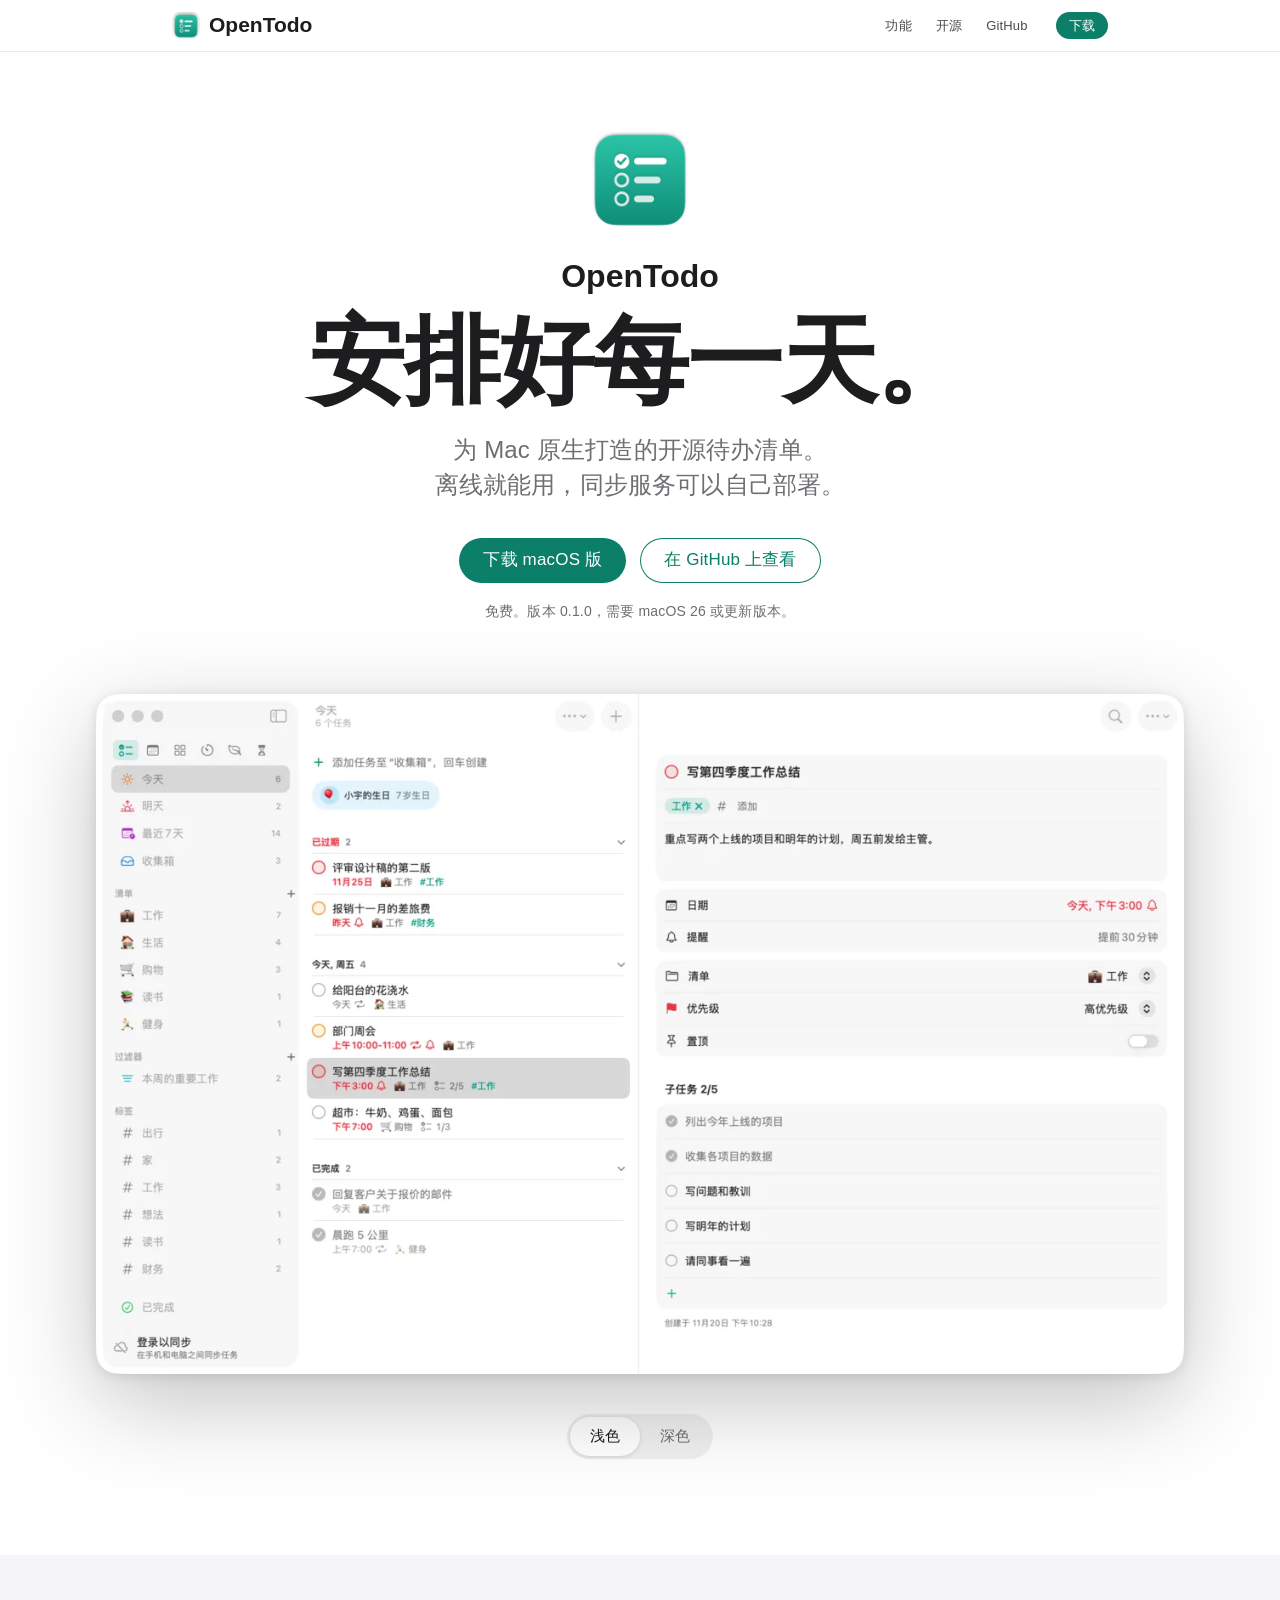
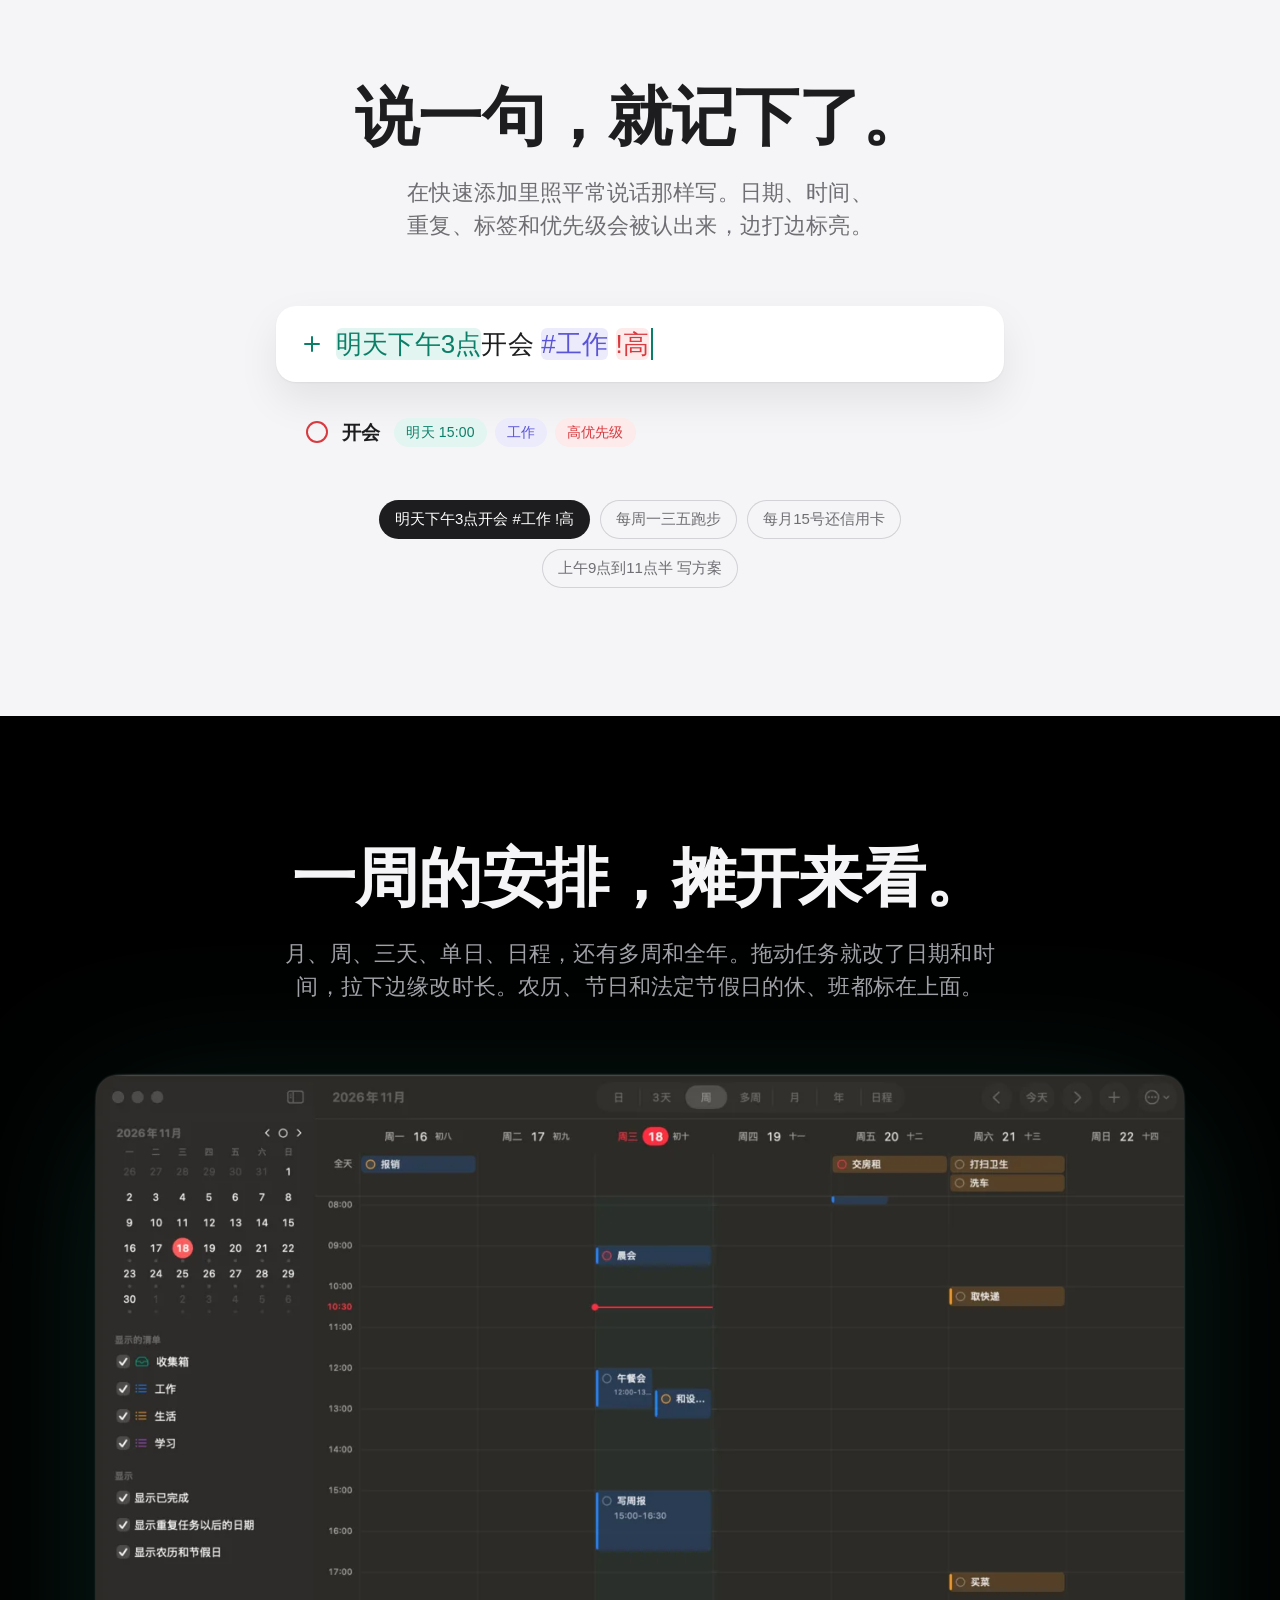
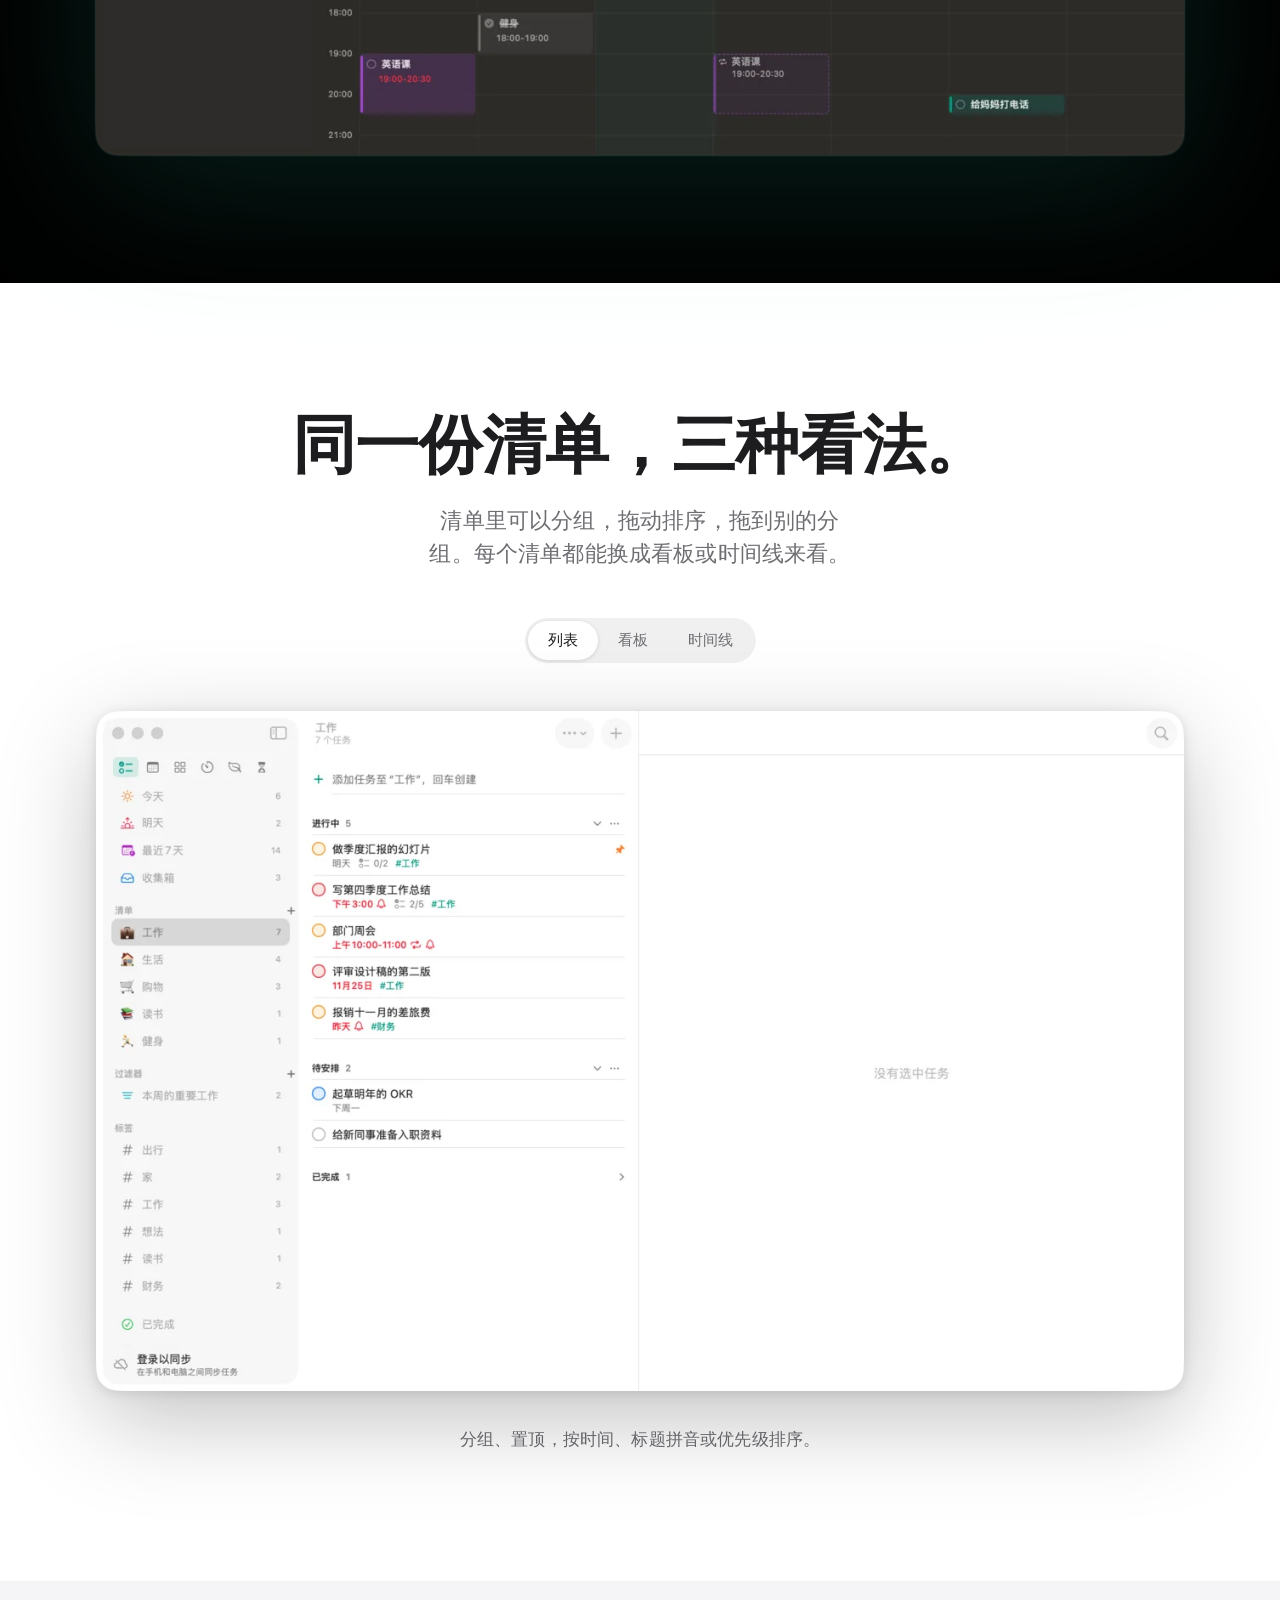
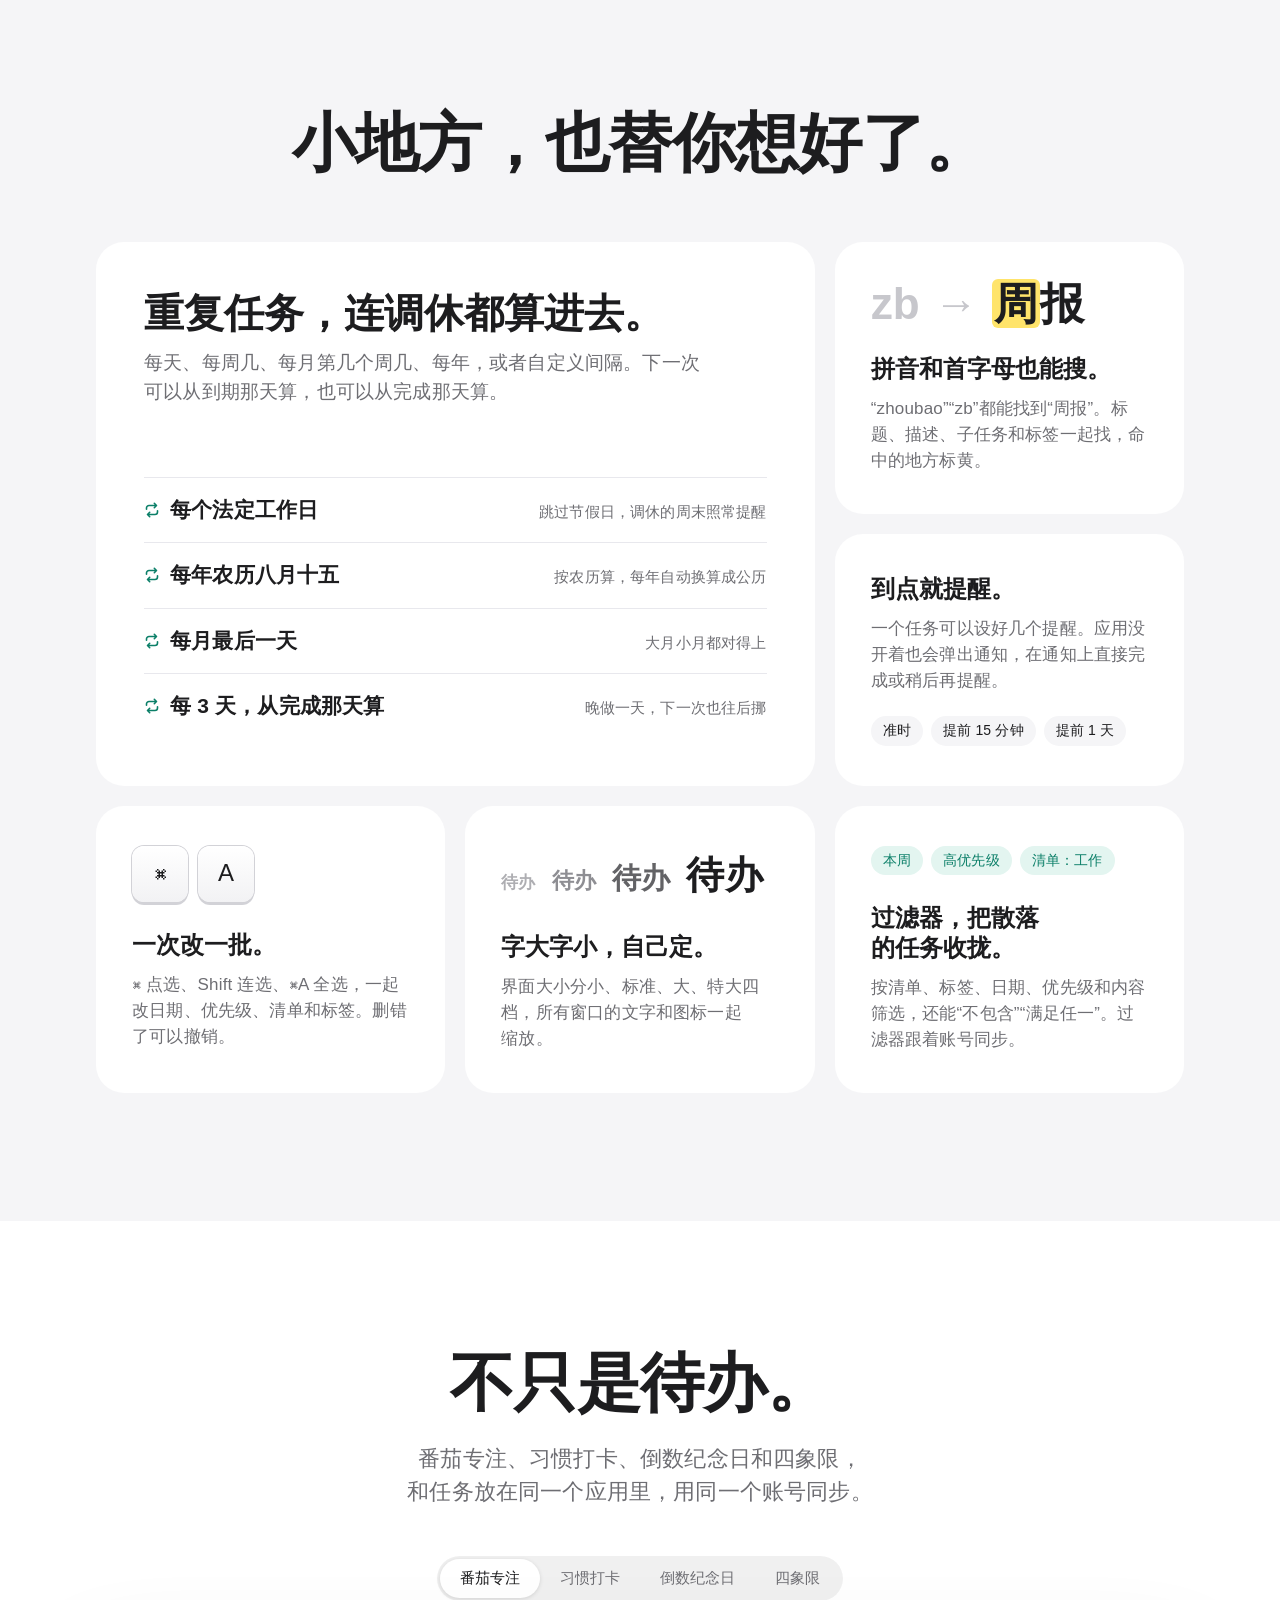
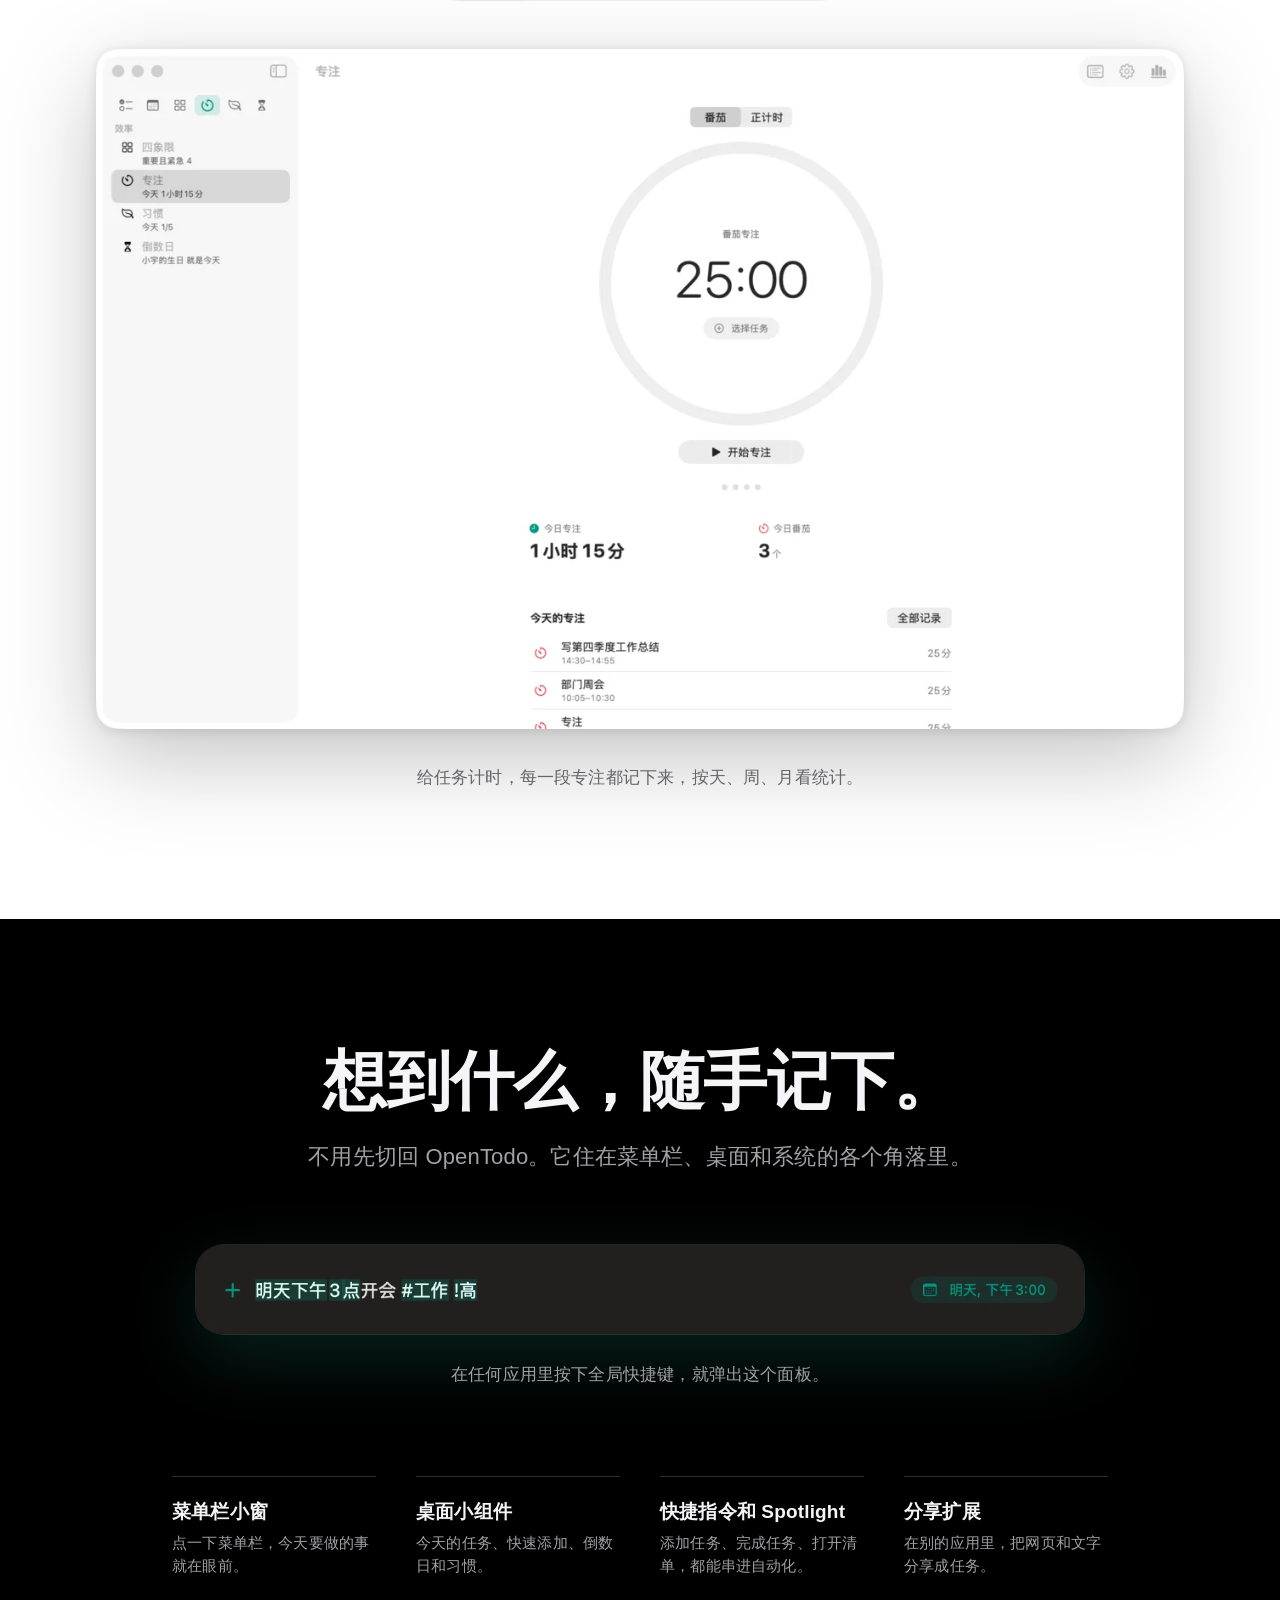
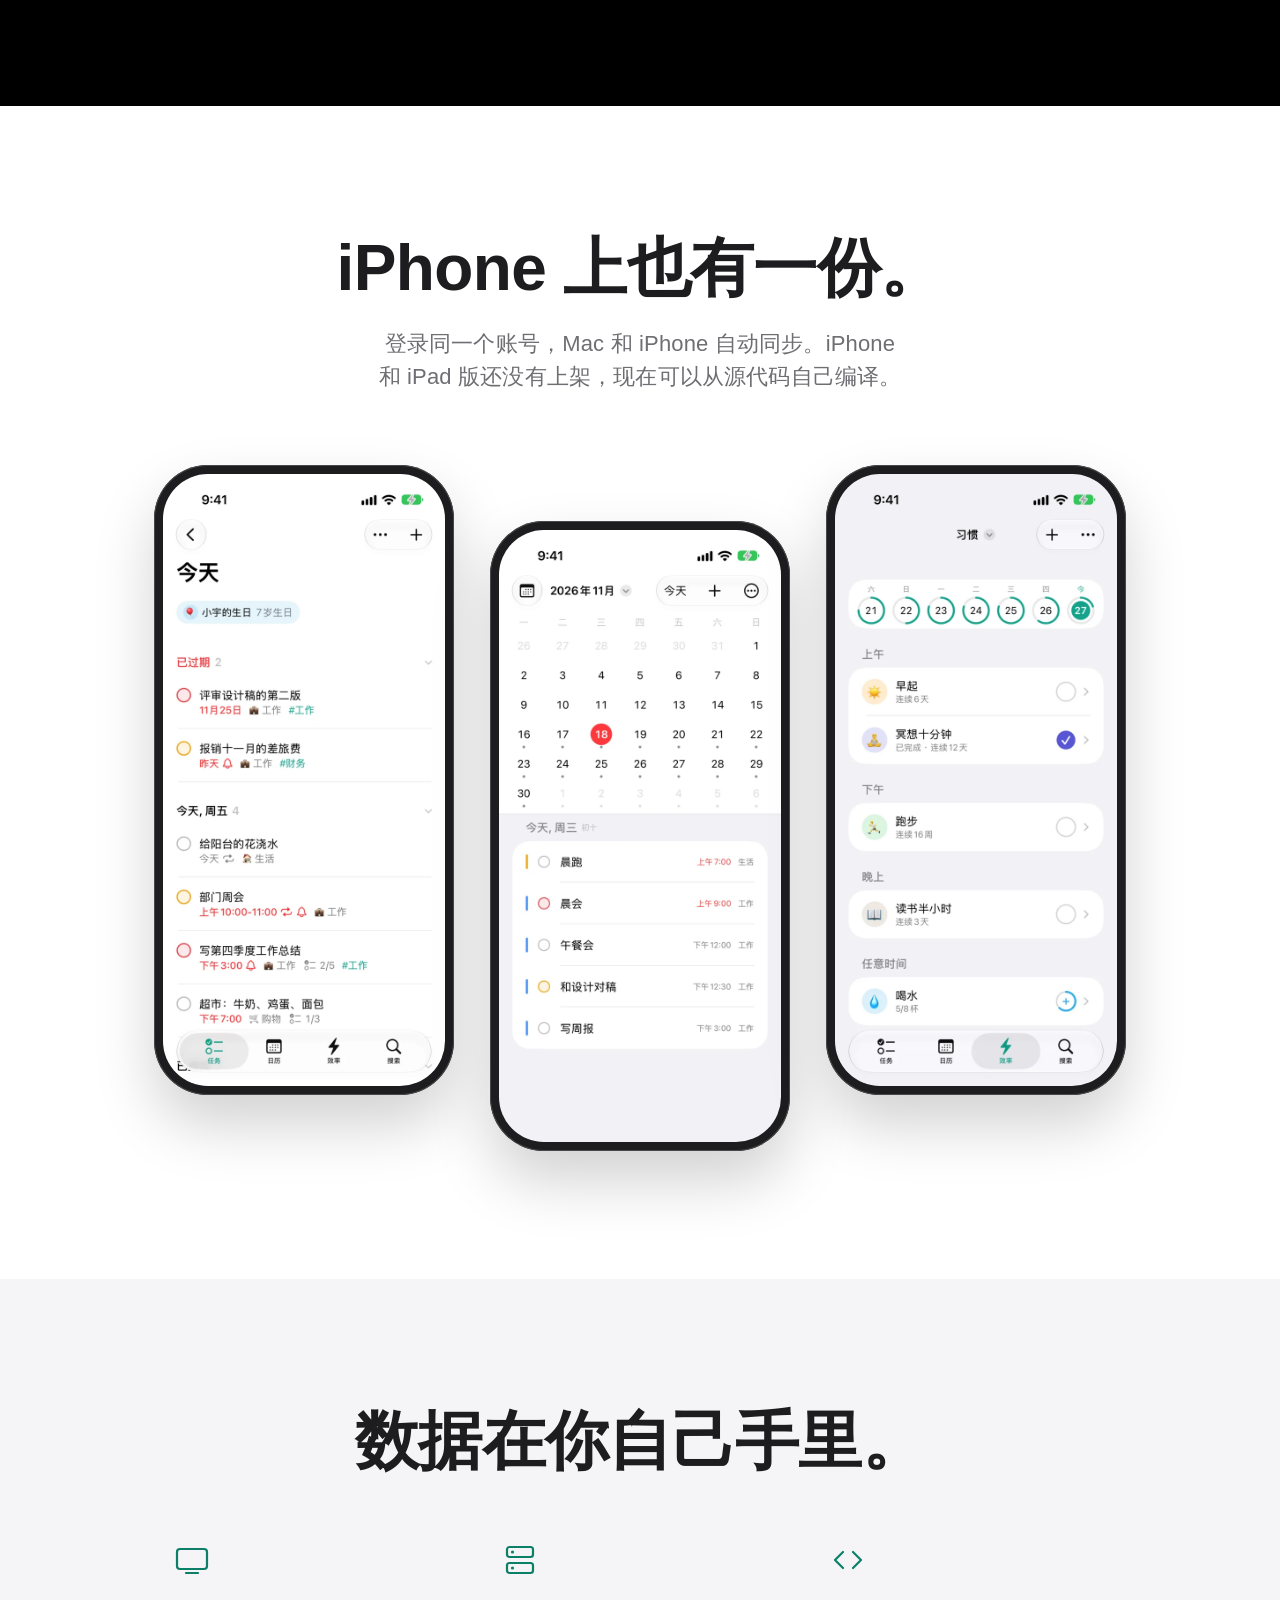
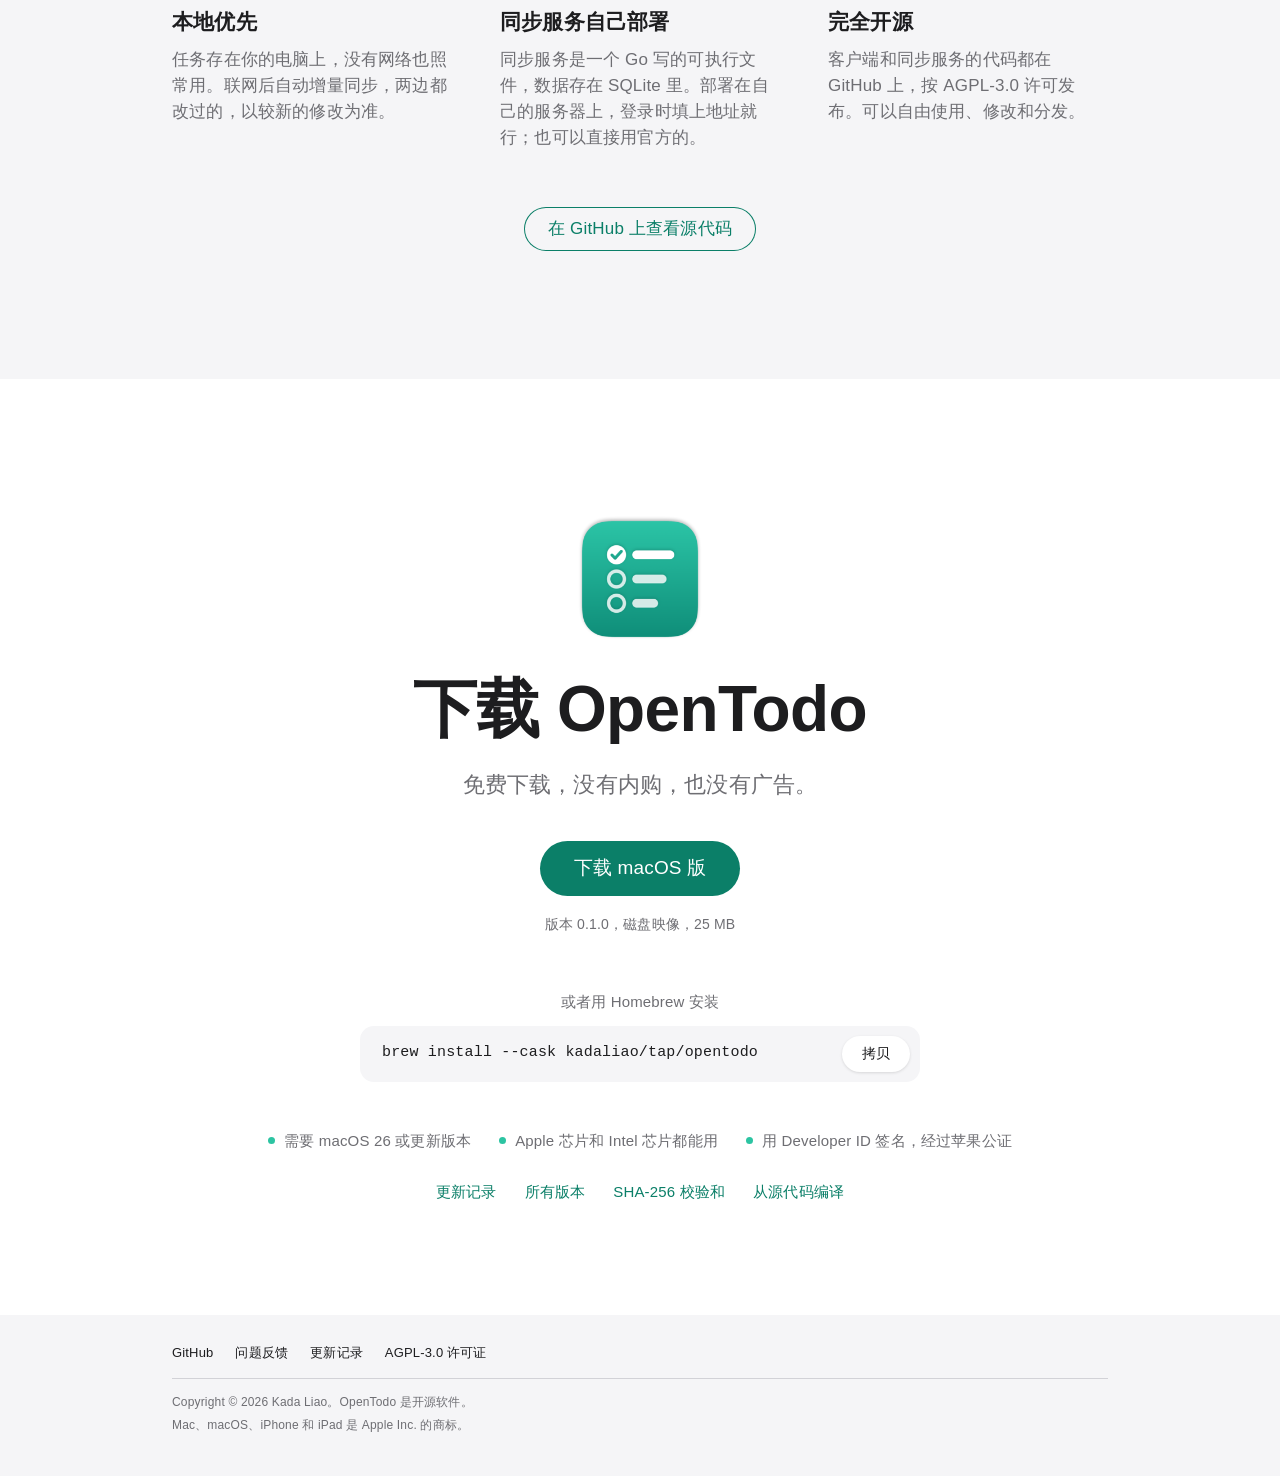
==== site/index.html @ 4b889552 "产品网站（site/）：苹果产品页风格的单页，下载 macOS 版、跳到 GitHub；截图用 site/scripts/images.sh 从演示数据生成，推到 main 后由 GitHub Pag" ====
<!doctype html>
<html lang="zh-CN">
<head>
<meta charset="utf-8">
<meta name="viewport" content="width=device-width, initial-scale=1">
<title>OpenTodo：为 Mac 原生打造的开源待办清单</title>
<meta name="description" content="OpenTodo 是为 Mac 原生打造的开源待办清单。快速添加能听懂中文日期，日历、看板、时间线、番茄专注、习惯打卡一应俱全；离线可用，同步服务可以自己部署。">
<meta name="theme-color" content="#ffffff">
<link rel="icon" type="image/png" sizes="64x64" href="img/icon-64.png">
<link rel="apple-touch-icon" href="img/icon-180.png">
<meta property="og:type" content="website">
<meta property="og:title" content="OpenTodo：为 Mac 原生打造的开源待办清单">
<meta property="og:description" content="快速添加能听懂中文日期，离线可用，同步服务可以自己部署。免费、开源。">
<meta property="og:url" content="https://kadaliao.github.io/opentodo/">
<meta property="og:image" content="https://kadaliao.github.io/opentodo/img/og.jpg">
<meta property="og:image:width" content="1200">
<meta property="og:image:height" content="630">
<meta name="twitter:card" content="summary_large_image">
<meta name="twitter:image" content="https://kadaliao.github.io/opentodo/img/og.jpg">
<link rel="canonical" href="https://kadaliao.github.io/opentodo/">
<link rel="stylesheet" href="style.css">
</head>
<body>

<a class="skip" href="#main">跳到正文</a>

<header class="localnav">
  <div class="localnav-inner">
    <a class="brand" href="#top" aria-label="OpenTodo 首页">
      <img src="img/icon-64.png" width="28" height="28" alt="">
      <span>OpenTodo</span>
    </a>
    <nav class="localnav-links" aria-label="页面导航">
      <a href="#features">功能</a>
      <a href="#open">开源</a>
      <a href="https://github.com/kadaliao/opentodo">GitHub</a>
    </nav>
    <a class="pill" href="#download">下载</a>
  </div>
</header>

<main id="main">

<!-- Hero -->
<section class="band hero" id="top">
  <div class="wrap center">
    <img class="hero-icon" src="img/icon-256.png" width="112" height="112" alt="">
    <h1 class="hero-name">OpenTodo</h1>
    <p class="display">安排好每一天。</p>
    <p class="hero-sub">为 Mac 原生打造的开源待办清单。<br>离线就能用，同步服务可以自己部署。</p>
    <div class="cta-row">
      <a class="btn btn-primary js-dmg" href="https://github.com/kadaliao/opentodo/releases/download/v0.1.0/OpenTodo-0.1.0.dmg">下载 macOS 版</a>
      <a class="btn btn-secondary" href="https://github.com/kadaliao/opentodo">在 GitHub 上查看</a>
    </div>
    <p class="fine">免费。版本 <span data-version>0.1.0</span>，需要 macOS 26 或更新版本。</p>
  </div>
  <div class="hero-stage">
    <figure class="window-shot hero-shot" data-appearance="light">
      <img class="look-light" src="img/detail-light-1280.webp" srcset="img/detail-light-1280.webp 1280w, img/detail-light.webp 2560w" sizes="(min-width: 1180px) 1120px, 94vw" width="2560" height="1600" alt="OpenTodo 的主窗口：左边是清单，中间是今天的任务，右边是选中任务的详情和子任务">
      <img class="look-dark" src="img/detail-dark-1280.webp" srcset="img/detail-dark-1280.webp 1280w, img/detail-dark.webp 2560w" sizes="(min-width: 1180px) 1120px, 94vw" width="2560" height="1600" alt="深色外观下的主窗口" loading="lazy">
    </figure>
    <div class="segmented" role="group" aria-label="切换截图的外观">
      <button type="button" data-look="light" aria-pressed="true">浅色</button>
      <button type="button" data-look="dark" aria-pressed="false">深色</button>
    </div>
  </div>
</section>

<!-- Quick add: the one moving moment -->
<section class="band tone-mist" id="features">
  <div class="wrap center">
    <h2 class="headline">说一句，就记下了。</h2>
    <p class="lede">在快速添加里照平常说话那样写。日期、时间、重复、标签和优先级会被认出来，边打边标亮。</p>
  </div>
  <div class="qa" data-qa>
    <div class="qa-field" aria-hidden="true">
      <svg class="qa-plus" viewBox="0 0 20 20" width="20" height="20"><path d="M10 3v14M3 10h14" stroke="currentColor" stroke-width="2" stroke-linecap="round" fill="none"/></svg>
      <span class="qa-text"></span><span class="qa-caret"></span>
    </div>
    <div class="qa-result" aria-hidden="true">
      <span class="qa-check"></span>
      <span class="qa-title"></span>
      <span class="qa-chips"></span>
    </div>
    <p class="visually-hidden" aria-live="polite" data-qa-say></p>
    <div class="qa-examples" role="group" aria-label="换一句试试">
      <button type="button" aria-pressed="true">明天下午3点开会 #工作 !高</button>
      <button type="button" aria-pressed="false">每周一三五跑步</button>
      <button type="button" aria-pressed="false">每月15号还信用卡</button>
      <button type="button" aria-pressed="false">上午9点到11点半 写方案</button>
    </div>
  </div>
</section>

<!-- Calendar -->
<section class="band tone-night">
  <div class="wrap center">
    <h2 class="headline">一周的安排，摊开来看。</h2>
    <p class="lede">月、周、三天、单日、日程，还有多周和全年。拖动任务就改了日期和时间，拉下边缘改时长。农历、节日和法定节假日的休、班都标在上面。</p>
  </div>
  <figure class="window-shot wide-shot">
    <img src="img/cal-week-dark-1280.webp" srcset="img/cal-week-dark-1280.webp 1280w, img/cal-week-dark.webp 2560w" sizes="(min-width: 1180px) 1120px, 94vw" width="2560" height="1600" alt="日历的周视图：每天的任务按时间排开，日期旁标着农历" loading="lazy">
  </figure>
</section>

<!-- Views -->
<section class="band">
  <div class="wrap center">
    <h2 class="headline">同一份清单，三种看法。</h2>
    <p class="lede">清单里可以分组，拖动排序，拖到别的分组。每个清单都能换成看板或时间线来看。</p>
  </div>
  <div class="switcher" data-switcher>
    <div class="segmented" role="tablist" aria-label="显示方式">
      <button type="button" role="tab" aria-selected="true" aria-controls="view-list" id="tab-list">列表</button>
      <button type="button" role="tab" aria-selected="false" aria-controls="view-board" id="tab-board" tabindex="-1">看板</button>
      <button type="button" role="tab" aria-selected="false" aria-controls="view-timeline" id="tab-timeline" tabindex="-1">时间线</button>
    </div>
    <div class="switcher-stage">
      <figure class="window-shot" role="tabpanel" id="view-list" aria-labelledby="tab-list">
        <img src="img/work-light-1280.webp" srcset="img/work-light-1280.webp 1280w, img/work-light.webp 2560w" sizes="(min-width: 1180px) 1120px, 94vw" width="2560" height="1600" alt="“工作”清单分成“进行中”和“待安排”两组" loading="lazy">
        <figcaption>分组、置顶，按时间、标题拼音或优先级排序。</figcaption>
      </figure>
      <figure class="window-shot" role="tabpanel" id="view-board" aria-labelledby="tab-board" hidden>
        <img src="img/board-light-1280.webp" srcset="img/board-light-1280.webp 1280w, img/board-light.webp 2560w" sizes="(min-width: 1180px) 1120px, 94vw" width="2560" height="1600" alt="看板：每个分组是一列，任务卡片可以在列之间拖动" loading="lazy">
        <figcaption>每个分组一列，把卡片拖到下一列就是换了分组。</figcaption>
      </figure>
      <figure class="window-shot" role="tabpanel" id="view-timeline" aria-labelledby="tab-timeline" hidden>
        <img src="img/timeline-light-1280.webp" srcset="img/timeline-light-1280.webp 1280w, img/timeline-light.webp 2560w" sizes="(min-width: 1180px) 1120px, 94vw" width="2560" height="1600" alt="时间线：任务按开始和结束日期画成横条" loading="lazy">
        <figcaption>跨好几天的任务画成横条，前后能看好几个月。</figcaption>
      </figure>
    </div>
  </div>
</section>

<!-- Details -->
<section class="band tone-mist">
  <div class="wrap center">
    <h2 class="headline">小地方，也替你想好了。</h2>
  </div>
  <div class="bento">

    <article class="tile tile-repeat">
      <h3 class="tile-title">重复任务，连调休都算进去。</h3>
      <p class="tile-text">每天、每周几、每月第几个周几、每年，或者自定义间隔。下一次可以从到期那天算，也可以从完成那天算。</p>
      <ul class="rules">
        <li><span class="rule">每个法定工作日</span><span class="rule-note">跳过节假日，调休的周末照常提醒</span></li>
        <li><span class="rule">每年农历八月十五</span><span class="rule-note">按农历算，每年自动换算成公历</span></li>
        <li><span class="rule">每月最后一天</span><span class="rule-note">大月小月都对得上</span></li>
        <li><span class="rule">每 3 天，从完成那天算</span><span class="rule-note">晚做一天，下一次也往后挪</span></li>
      </ul>
    </article>

    <article class="tile tile-search">
      <p class="search-demo" aria-hidden="true"><span class="search-q">zb</span><span class="search-hit"><mark>周</mark>报</span></p>
      <h3 class="tile-title">拼音和首字母也能搜。</h3>
      <p class="tile-text">“zhoubao”“zb”都能找到“周报”。标题、描述、子任务和标签一起找，命中的地方标黄。</p>
    </article>

    <article class="tile tile-remind">
      <h3 class="tile-title">到点就提醒。</h3>
      <p class="tile-text">一个任务可以设好几个提醒。应用没开着也会弹出通知，在通知上直接完成或稍后再提醒。</p>
      <p class="chips" aria-label="提醒时间示例"><span class="chip">准时</span><span class="chip">提前 15 分钟</span><span class="chip">提前 1 天</span></p>
    </article>

    <article class="tile tile-multi">
      <p class="keys" aria-hidden="true"><kbd>⌘</kbd><kbd>A</kbd></p>
      <h3 class="tile-title">一次改一批。</h3>
      <p class="tile-text">⌘ 点选、Shift 连选、⌘A 全选，一起改日期、优先级、清单和标签。删错了可以撤销。</p>
    </article>

    <article class="tile tile-size">
      <p class="sizes" aria-hidden="true"><span>待办</span><span>待办</span><span>待办</span><span>待办</span></p>
      <h3 class="tile-title">字大字小，自己定。</h3>
      <p class="tile-text">界面大小分小、标准、大、特大四档，所有窗口的文字和图标一起缩放。</p>
    </article>

    <article class="tile tile-filter">
      <p class="chips" aria-hidden="true"><span class="chip chip-teal">本周</span><span class="chip chip-teal">高优先级</span><span class="chip chip-teal">清单：工作</span></p>
      <h3 class="tile-title">过滤器，把散落的任务收拢。</h3>
      <p class="tile-text">按清单、标签、日期、优先级和内容筛选，还能“不包含”“满足任一”。过滤器跟着账号同步。</p>
    </article>

  </div>
</section>

<!-- Efficiency modules -->
<section class="band">
  <div class="wrap center">
    <h2 class="headline">不只是待办。</h2>
    <p class="lede">番茄专注、习惯打卡、倒数纪念日和四象限，和任务放在同一个应用里，用同一个账号同步。</p>
  </div>
  <div class="switcher" data-switcher>
    <div class="segmented" role="tablist" aria-label="效率工具">
      <button type="button" role="tab" aria-selected="true" aria-controls="mod-focus" id="tab-focus">番茄专注</button>
      <button type="button" role="tab" aria-selected="false" aria-controls="mod-habits" id="tab-habits" tabindex="-1">习惯打卡</button>
      <button type="button" role="tab" aria-selected="false" aria-controls="mod-countdowns" id="tab-countdowns" tabindex="-1">倒数纪念日</button>
      <button type="button" role="tab" aria-selected="false" aria-controls="mod-matrix" id="tab-matrix" tabindex="-1">四象限</button>
    </div>
    <div class="switcher-stage">
      <figure class="window-shot" role="tabpanel" id="mod-focus" aria-labelledby="tab-focus">
        <img src="img/focus-light-1280.webp" srcset="img/focus-light-1280.webp 1280w, img/focus-light.webp 2560w" sizes="(min-width: 1180px) 1120px, 94vw" width="2560" height="1600" alt="番茄专注的计时器，正在为一个任务计时" loading="lazy">
        <figcaption>给任务计时，每一段专注都记下来，按天、周、月看统计。</figcaption>
      </figure>
      <figure class="window-shot" role="tabpanel" id="mod-habits" aria-labelledby="tab-habits" hidden>
        <img src="img/habits-light-1280.webp" srcset="img/habits-light-1280.webp 1280w, img/habits-light.webp 2560w" sizes="(min-width: 1180px) 1120px, 94vw" width="2560" height="1600" alt="习惯打卡：今天要打卡的习惯和连续天数" loading="lazy">
        <figcaption>每天打个勾，看连续了多少天，整个月的记录排成月历。</figcaption>
      </figure>
      <figure class="window-shot" role="tabpanel" id="mod-countdowns" aria-labelledby="tab-countdowns" hidden>
        <img src="img/countdowns-light-1280.webp" srcset="img/countdowns-light-1280.webp 1280w, img/countdowns-light.webp 2560w" sizes="(min-width: 1180px) 1120px, 94vw" width="2560" height="1600" alt="倒数纪念日的卡片：离生日和纪念日还有几天" loading="lazy">
        <figcaption>生日、纪念日、还有几天。支持农历，生日会算上岁数。</figcaption>
      </figure>
      <figure class="window-shot" role="tabpanel" id="mod-matrix" aria-labelledby="tab-matrix" hidden>
        <img src="img/matrix-light-1280.webp" srcset="img/matrix-light-1280.webp 1280w, img/matrix-light.webp 2560w" sizes="(min-width: 1180px) 1120px, 94vw" width="2560" height="1600" alt="四象限：任务按重要和紧急分在四格里" loading="lazy">
        <figcaption>按重要和紧急把任务分进四格，先做该先做的。</figcaption>
      </figure>
    </div>
  </div>
</section>

<!-- System integration -->
<section class="band tone-night">
  <div class="wrap center">
    <h2 class="headline">想到什么，随手记下。</h2>
    <p class="lede">不用先切回 OpenTodo。它住在菜单栏、桌面和系统的各个角落里。</p>
  </div>
  <figure class="panel-shot">
    <img src="img/quick-panel.webp" width="1275" height="127" alt="快速添加面板：输入“明天下午3点开会 #工作 !高”，右边已经认出“明天，下午 3:00”" loading="lazy">
    <figcaption>在任何应用里按下全局快捷键，就弹出这个面板。</figcaption>
  </figure>
  <ul class="anywhere">
    <li><h3>菜单栏小窗</h3><p>点一下菜单栏，今天要做的事就在眼前。</p></li>
    <li><h3>桌面小组件</h3><p>今天的任务、快速添加、倒数日和习惯。</p></li>
    <li><h3>快捷指令和 Spotlight</h3><p>添加任务、完成任务、打开清单，都能串进自动化。</p></li>
    <li><h3>分享扩展</h3><p>在别的应用里，把网页和文字分享成任务。</p></li>
  </ul>
</section>

<!-- iPhone -->
<section class="band devices">
  <div class="wrap center">
    <h2 class="headline">iPhone 上也有一份。</h2>
    <p class="lede">登录同一个账号，Mac 和 iPhone 自动同步。iPhone 和 iPad 版还没有上架，现在可以从源代码自己编译。</p>
  </div>
  <div class="phones">
    <figure class="phone"><img src="img/iphone-today.webp" width="1260" height="2736" alt="iPhone 上的“今天”清单" loading="lazy"></figure>
    <figure class="phone"><img src="img/iphone-cal.webp" width="1260" height="2736" alt="iPhone 上的月历" loading="lazy"></figure>
    <figure class="phone"><img src="img/iphone-habits.webp" width="1260" height="2736" alt="iPhone 上的习惯打卡" loading="lazy"></figure>
  </div>
</section>

<!-- Open -->
<section class="band tone-mist" id="open">
  <div class="wrap center">
    <h2 class="headline">数据在你自己手里。</h2>
  </div>
  <div class="pillars">
    <div class="pillar">
      <svg viewBox="0 0 40 40" width="40" height="40" aria-hidden="true"><rect x="5" y="9" width="30" height="20" rx="3" fill="none" stroke="currentColor" stroke-width="2.2"/><path d="M14 33h12" stroke="currentColor" stroke-width="2.2" stroke-linecap="round"/></svg>
      <h3>本地优先</h3>
      <p>任务存在你的电脑上，没有网络也照常用。联网后自动增量同步，两边都改过的，以较新的修改为准。</p>
    </div>
    <div class="pillar">
      <svg viewBox="0 0 40 40" width="40" height="40" aria-hidden="true"><rect x="7" y="7" width="26" height="10" rx="2.5" fill="none" stroke="currentColor" stroke-width="2.2"/><rect x="7" y="23" width="26" height="10" rx="2.5" fill="none" stroke="currentColor" stroke-width="2.2"/><circle cx="12.5" cy="12" r="1.6" fill="currentColor"/><circle cx="12.5" cy="28" r="1.6" fill="currentColor"/></svg>
      <h3>同步服务自己部署</h3>
      <p>同步服务是一个 Go 写的可执行文件，数据存在 SQLite 里。部署在自己的服务器上，登录时填上地址就行；也可以直接用官方的。</p>
    </div>
    <div class="pillar">
      <svg viewBox="0 0 40 40" width="40" height="40" aria-hidden="true"><path d="M15 12l-8 8 8 8M25 12l8 8-8 8" fill="none" stroke="currentColor" stroke-width="2.2" stroke-linecap="round" stroke-linejoin="round"/></svg>
      <h3>完全开源</h3>
      <p>客户端和同步服务的代码都在 GitHub 上，按 AGPL-3.0 许可发布。可以自由使用、修改和分发。</p>
    </div>
  </div>
  <div class="center">
    <a class="btn btn-secondary" href="https://github.com/kadaliao/opentodo">在 GitHub 上查看源代码</a>
  </div>
</section>

<!-- Download -->
<section class="band download" id="download">
  <div class="wrap center">
    <img class="dl-icon" src="img/icon-256.png" width="144" height="144" alt="">
    <h2 class="headline">下载 OpenTodo</h2>
    <p class="lede">免费下载，没有内购，也没有广告。</p>
    <a class="btn btn-primary btn-large js-dmg" href="https://github.com/kadaliao/opentodo/releases/download/v0.1.0/OpenTodo-0.1.0.dmg">下载 macOS 版</a>
    <p class="fine">版本 <span data-version>0.1.0</span>，磁盘映像，<span data-size>25 MB</span></p>

    <div class="brew">
      <p class="brew-label">或者用 Homebrew 安装</p>
      <div class="brew-box">
        <code id="brew-cmd">brew install --cask kadaliao/tap/opentodo</code>
        <button type="button" class="copy" data-copy="#brew-cmd">拷贝</button>
      </div>
    </div>

    <ul class="facts">
      <li>需要 macOS 26 或更新版本</li>
      <li>Apple 芯片和 Intel 芯片都能用</li>
      <li>用 Developer ID 签名，经过苹果公证</li>
    </ul>
    <p class="dl-links">
      <a href="https://github.com/kadaliao/opentodo/blob/main/CHANGELOG.md">更新记录</a>
      <a href="https://github.com/kadaliao/opentodo/releases">所有版本</a>
      <a class="js-sums" href="https://github.com/kadaliao/opentodo/releases/download/v0.1.0/SHA256SUMS">SHA-256 校验和</a>
      <a href="https://github.com/kadaliao/opentodo#开发">从源代码编译</a>
    </p>
  </div>
</section>

</main>

<footer class="footer">
  <div class="wrap">
    <p class="footer-links">
      <a href="https://github.com/kadaliao/opentodo">GitHub</a>
      <a href="https://github.com/kadaliao/opentodo/issues">问题反馈</a>
      <a href="https://github.com/kadaliao/opentodo/blob/main/CHANGELOG.md">更新记录</a>
      <a href="https://github.com/kadaliao/opentodo/blob/main/LICENSE">AGPL-3.0 许可证</a>
    </p>
    <p>Copyright © 2026 Kada Liao。OpenTodo 是开源软件。</p>
    <p>Mac、macOS、iPhone 和 iPad 是 Apple Inc. 的商标。</p>
  </div>
</footer>

<script src="main.js" defer></script>
</body>
</html>
---- site/style.css ----
/* OpenTodo 产品页。配色取自应用图标的青绿色，其余是苹果产品页的白、浅灰和纯黑。 */

:root {
  --ink: #1d1d1f;
  --ink-2: #6e6e73;
  --paper: #ffffff;
  --mist: #f5f5f7;
  --night: #000000;
  --night-ink: #f5f5f7;
  --night-ink-2: #a1a1a6;
  --teal: #0b7f68;          /* 按钮和白底上的链接，白字对比度 5:1 */
  --teal-press: #096a57;
  --teal-bright: #2cc4a2;   /* 黑底上的强调色，取自图标顶部 */
  --teal-wash: #e3f5f0;
  --tag: #5a54d6;
  --tag-wash: #ecebfb;
  --prio: #d93a3f;
  --prio-wash: #fdeaea;
  --hit: #ffe46b;

  --font: -apple-system, BlinkMacSystemFont, "SF Pro Display", "SF Pro Text",
    "PingFang SC", "Hiragino Sans GB", "Microsoft YaHei", "Noto Sans SC",
    "Helvetica Neue", Arial, sans-serif;
  --wrap: 980px;
  --stage: 1120px;
  --nav-h: 52px;
}

*, *::before, *::after { box-sizing: border-box; }

html {
  -webkit-text-size-adjust: 100%;
  scroll-padding-top: var(--nav-h);
}
@media (prefers-reduced-motion: no-preference) {
  html { scroll-behavior: smooth; }
}

body {
  margin: 0;
  background: var(--paper);
  color: var(--ink);
  font-family: var(--font);
  font-size: 17px;
  line-height: 1.53;
  letter-spacing: 0.01em;
  -webkit-font-smoothing: antialiased;
  -moz-osx-font-smoothing: grayscale;
  overflow-x: hidden;
}

img { display: block; max-width: 100%; height: auto; }
figure { margin: 0; }
h1, h2, h3, p, ul { margin: 0; }
h1, h2, h3, .display, .lede, .hero-sub, figcaption { text-wrap: balance; }
p { text-wrap: pretty; }
ul { padding: 0; list-style: none; }
button { font: inherit; color: inherit; }

a { color: var(--teal); text-decoration: none; }
a:hover { text-decoration: underline; }

:focus-visible {
  outline: 2px solid var(--teal-bright);
  outline-offset: 3px;
  border-radius: 6px;
}

.visually-hidden {
  position: absolute !important;
  width: 1px; height: 1px;
  overflow: hidden; clip: rect(0 0 0 0);
  white-space: nowrap;
}

.skip {
  position: absolute; left: 16px; top: -60px; z-index: 100;
  padding: 8px 14px; border-radius: 8px;
  background: var(--ink); color: #fff;
}
.skip:focus { top: 8px; }

/* ---------- Local nav ---------- */

.localnav {
  position: sticky; top: 0; z-index: 50;
  height: var(--nav-h);
  background: rgba(255, 255, 255, 0.72);
  -webkit-backdrop-filter: saturate(180%) blur(20px);
  backdrop-filter: saturate(180%) blur(20px);
  border-bottom: 1px solid rgba(0, 0, 0, 0.08);
}
.localnav-inner {
  max-width: var(--wrap);
  height: 100%;
  margin: 0 auto;
  padding: 0 22px;
  display: flex; align-items: center; gap: 28px;
}
.brand {
  display: flex; align-items: center; gap: 9px;
  margin-right: auto;
  color: var(--ink);
  font-size: 21px; font-weight: 600; letter-spacing: 0;
}
.brand:hover { text-decoration: none; }
.brand img { border-radius: 7px; }
.localnav-links { display: flex; gap: 24px; font-size: 13px; }
.localnav-links a { color: var(--ink); opacity: 0.8; }
.localnav-links a:hover { opacity: 1; text-decoration: none; }
.pill {
  padding: 4px 13px;
  border-radius: 980px;
  background: var(--teal);
  color: #fff;
  font-size: 13px; font-weight: 500;
}
.pill:hover { background: var(--teal-press); text-decoration: none; }

/* ---------- Bands (page sections) ---------- */

.band { padding: 128px 0; }
.tone-mist { background: var(--mist); }
.tone-night { background: var(--night); color: var(--night-ink); }

.wrap {
  max-width: var(--wrap);
  margin: 0 auto;
  padding: 0 22px;
}
.center { text-align: center; }

.display {
  font-size: clamp(48px, 9vw, 96px);
  font-weight: 700;
  line-height: 1.04;
  letter-spacing: -0.015em;
}
.headline {
  font-size: clamp(36px, 6vw, 64px);
  font-weight: 700;
  line-height: 1.08;
  letter-spacing: -0.01em;
}
.lede {
  max-width: 34em;
  margin: 24px auto 0;
  color: var(--ink-2);
  font-size: clamp(19px, 2.1vw, 22px);
  line-height: 1.5;
}
.tone-night .lede { color: var(--night-ink-2); }
.fine { margin-top: 18px; color: var(--ink-2); font-size: 14px; }

/* ---------- Buttons ---------- */

.btn {
  display: inline-block;
  padding: 12px 24px;
  border-radius: 980px;
  font-size: 17px; font-weight: 500; line-height: 1.2;
  transition: background-color 0.2s, color 0.2s;
}
.btn:hover { text-decoration: none; }
.btn-primary { background: var(--teal); color: #fff; }
.btn-primary:hover { background: var(--teal-press); }
.btn-secondary { color: var(--teal); box-shadow: inset 0 0 0 1px var(--teal); }
.btn-secondary:hover { background: var(--teal); color: #fff; }
.btn-large { padding: 16px 34px; font-size: 19px; }

/* ---------- Hero ---------- */

.hero { padding: 72px 0 96px; overflow: hidden; }
.hero-icon { margin: 0 auto 16px; }
.hero-name {
  font-size: clamp(24px, 3vw, 32px);
  font-weight: 600;
  letter-spacing: 0;
  margin-bottom: 10px;
}
.hero-sub {
  margin: 22px auto 0;
  color: var(--ink-2);
  font-size: clamp(19px, 2.1vw, 24px);
  line-height: 1.45;
}
.cta-row {
  display: flex; flex-wrap: wrap; justify-content: center; gap: 14px;
  margin-top: 36px;
}
.hero-stage {
  max-width: var(--stage);
  margin: 72px auto 0;
  padding: 0 16px;
  text-align: center;
}

/* ---------- Window screenshots ---------- */

.window-shot img {
  width: 100%;
  filter: drop-shadow(0 28px 48px rgba(0, 0, 0, 0.22)) drop-shadow(0 2px 6px rgba(0, 0, 0, 0.12));
}
.tone-night .window-shot img {
  filter: drop-shadow(0 0 1px rgba(255, 255, 255, 0.35)) drop-shadow(0 30px 80px rgba(44, 196, 162, 0.16));
}

.hero-shot { display: grid; }
.hero-shot img { grid-area: 1 / 1; transition: opacity 0.45s ease; }
.hero-shot .look-dark { opacity: 0; }
.hero-shot[data-appearance="dark"] .look-light { opacity: 0; }
.hero-shot[data-appearance="dark"] .look-dark { opacity: 1; }

/* 主截图跟着滚动从稍小放大到原尺寸（只在支持滚动驱动动画、没关动效时） */
@supports (animation-timeline: view()) {
  @media (prefers-reduced-motion: no-preference) {
    .hero-shot {
      animation: hero-rise linear both;
      animation-timeline: view();
      animation-range: entry 10% cover 45%;
    }
    @keyframes hero-rise {
      from { transform: scale(0.86) translateY(24px); }
      to { transform: none; }
    }
  }
}

.wide-shot {
  max-width: var(--stage);
  margin: 72px auto 0;
  padding: 0 16px;
}

/* ---------- Segmented control ---------- */

.segmented {
  display: inline-flex;
  margin-top: 40px;
  padding: 3px;
  border-radius: 980px;
  background: rgba(0, 0, 0, 0.06);
}
.segmented button {
  border: 0;
  padding: 8px 20px;
  border-radius: 980px;
  background: transparent;
  color: var(--ink-2);
  font-size: 15px; font-weight: 500;
  cursor: pointer;
  transition: background-color 0.25s, color 0.25s, box-shadow 0.25s;
}
.segmented button:hover { color: var(--ink); }
.segmented [aria-pressed="true"],
.segmented [aria-selected="true"] {
  background: var(--paper);
  color: var(--ink);
  box-shadow: 0 1px 4px rgba(0, 0, 0, 0.12);
}

/* ---------- Tab switchers (views, modules) ---------- */

.switcher {
  max-width: var(--stage);
  margin: 8px auto 0;
  padding: 0 16px;
  text-align: center;
}
.switcher-stage { margin-top: 48px; }
.switcher-stage [role="tabpanel"][hidden] { display: none; }
.switcher-stage figcaption {
  margin-top: 36px;
  color: var(--ink-2);
  font-size: 17px;
}
@media (prefers-reduced-motion: no-preference) {
  .switcher-stage [role="tabpanel"] { animation: panel-in 0.4s ease; }
  @keyframes panel-in { from { opacity: 0; } to { opacity: 1; } }
}

/* ---------- Quick add demo ---------- */

.qa {
  max-width: 760px;
  margin: 64px auto 0;
  padding: 0 16px;
}
.qa-field {
  display: flex; align-items: center; gap: 14px;
  min-height: 76px;
  padding: 18px 26px;
  border-radius: 20px;
  background: var(--paper);
  box-shadow: 0 1px 2px rgba(0, 0, 0, 0.05), 0 18px 40px rgba(0, 0, 0, 0.08);
  font-size: clamp(19px, 3vw, 26px);
  line-height: 1.4;
  text-align: left;
}
.qa-plus { flex: none; color: var(--teal); }
.qa-text { white-space: pre-wrap; }
.qa-text .t-date { color: var(--teal); background: var(--teal-wash); }
.qa-text .t-tag { color: var(--tag); background: var(--tag-wash); }
.qa-text .t-prio { color: var(--prio); background: var(--prio-wash); }
.qa-text span { border-radius: 6px; padding: 1px 0; transition: background-color 0.2s; }
.qa-caret {
  flex: none;
  width: 2px; height: 1.25em;
  margin-left: -12px;
  background: var(--teal);
  animation: caret 1.05s steps(1) infinite;
}
@keyframes caret { 50% { opacity: 0; } }

.qa-result {
  display: flex; flex-wrap: wrap; align-items: center; gap: 10px 14px;
  min-height: 64px;
  margin: 18px 12px 0;
  padding: 14px 18px;
  border-radius: 16px;
  text-align: left;
  opacity: 0;
  transform: translateY(8px);
  transition: opacity 0.35s ease, transform 0.35s ease;
}
.qa-result.is-shown { opacity: 1; transform: none; }
.qa-check {
  flex: none;
  width: 22px; height: 22px;
  border-radius: 50%;
  box-shadow: inset 0 0 0 2px #c7c7cc;
}
.qa-check.is-high { box-shadow: inset 0 0 0 2px var(--prio); }
.qa-title { font-size: 19px; font-weight: 600; }
.qa-chips { display: flex; flex-wrap: wrap; gap: 8px; }

.chips { display: flex; flex-wrap: wrap; gap: 8px; }
.chip {
  display: inline-block;
  padding: 4px 12px;
  border-radius: 980px;
  background: var(--mist);
  color: var(--ink);
  font-size: 14px; font-weight: 500;
}
.chip-teal { background: var(--teal-wash); color: var(--teal); }
.chip-date { background: var(--teal-wash); color: var(--teal); }
.chip-tag { background: var(--tag-wash); color: var(--tag); }
.chip-prio { background: var(--prio-wash); color: var(--prio); }
.chip-repeat { background: var(--teal-wash); color: var(--teal); }
.chip-repeat::before {
  content: "";
  display: inline-block;
  width: 13px; height: 13px;
  margin-right: 6px;
  vertical-align: -1px;
  background: currentColor;
  -webkit-mask: url("img/repeat.svg") center / contain no-repeat;
  mask: url("img/repeat.svg") center / contain no-repeat;
}

.qa-examples {
  display: flex; flex-wrap: wrap; justify-content: center; gap: 10px;
  margin-top: 36px;
}
.qa-examples button {
  border: 0;
  padding: 8px 16px;
  border-radius: 980px;
  background: transparent;
  box-shadow: inset 0 0 0 1px #d2d2d7;
  color: var(--ink-2);
  font-size: 15px;
  cursor: pointer;
  transition: background-color 0.2s, color 0.2s, box-shadow 0.2s;
}
.qa-examples button:hover { color: var(--ink); box-shadow: inset 0 0 0 1px var(--ink-2); }
.qa-examples [aria-pressed="true"] {
  background: var(--ink); color: #fff; box-shadow: none;
}
.qa-examples [aria-pressed="true"]:hover { color: #fff; box-shadow: none; }

/* ---------- Bento ---------- */

.bento {
  display: grid;
  grid-template-columns: repeat(6, minmax(0, 1fr));
  gap: 20px;
  max-width: var(--stage);
  margin: 64px auto 0;
  padding: 0 16px;
}
.tile {
  grid-column: span 2;
  display: flex; flex-direction: column;
  padding: 40px 36px;
  border-radius: 28px;
  background: var(--paper);
  overflow: hidden;
}
.tile-repeat { grid-column: span 4; grid-row: span 2; padding: 48px; }
.tile-title {
  font-size: 24px; font-weight: 700; line-height: 1.25;
  letter-spacing: 0;
}
.tile-repeat .tile-title { font-size: clamp(28px, 3.4vw, 40px); line-height: 1.15; }
.tile-text { margin-top: 12px; color: var(--ink-2); font-size: 17px; }
.tile-repeat .tile-text { max-width: 30em; font-size: 19px; }
.tile .chips { margin-top: 22px; }
.tile-filter .chips, .tile-search .search-demo, .tile-multi .keys, .tile-size .sizes {
  margin: 0 0 28px;
}

.rules { margin-top: auto; padding-top: 36px; }
.rules li {
  display: flex; flex-wrap: wrap; align-items: baseline; justify-content: space-between; gap: 4px 20px;
  padding: 16px 0;
  border-top: 1px solid #e8e8ed;
}
.rule { font-size: 21px; font-weight: 600; }
.rule::before {
  content: "";
  display: inline-block;
  width: 16px; height: 16px;
  margin-right: 10px;
  vertical-align: -1px;
  background: var(--teal);
  -webkit-mask: url("img/repeat.svg") center / contain no-repeat;
  mask: url("img/repeat.svg") center / contain no-repeat;
}
.rule-note { color: var(--ink-2); font-size: 15px; }

.search-demo {
  display: flex; align-items: center; gap: 14px;
  font-size: 44px; font-weight: 700; line-height: 1;
}
.search-q { color: #c7c7cc; font-weight: 600; }
.search-q::after { content: "→"; margin-left: 14px; font-weight: 400; color: #c7c7cc; }
.search-hit mark { background: var(--hit); color: inherit; border-radius: 6px; padding: 0 2px; }

.keys { display: flex; gap: 10px; }
kbd {
  display: inline-grid; place-items: center;
  min-width: 56px; height: 56px;
  padding: 0 10px;
  border-radius: 12px;
  background: linear-gradient(#ffffff, #f2f2f4);
  box-shadow: 0 0 0 1px #d2d2d7, 0 3px 0 #d2d2d7;
  font-family: var(--font);
  font-size: 24px; font-weight: 500; color: var(--ink);
}

.sizes { display: flex; align-items: baseline; gap: 16px; font-weight: 600; }
.sizes span:nth-child(1) { font-size: 17px; color: #aeaeb2; }
.sizes span:nth-child(2) { font-size: 22px; color: #8e8e93; }
.sizes span:nth-child(3) { font-size: 29px; color: #636366; }
.sizes span:nth-child(4) { font-size: 38px; color: var(--ink); }

/* ---------- System integration ---------- */

.panel-shot {
  max-width: 920px;
  margin: 72px auto 0;
  padding: 0 16px;
  text-align: center;
}
.panel-shot img {
  width: 100%;
  border-radius: 3.2% / 31%;
  box-shadow: 0 0 0 1px rgba(255, 255, 255, 0.12), 0 24px 70px rgba(44, 196, 162, 0.18);
}
.panel-shot figcaption { margin-top: 28px; color: var(--night-ink-2); font-size: 17px; }

.anywhere {
  display: grid;
  grid-template-columns: repeat(4, minmax(0, 1fr));
  gap: 40px;
  max-width: var(--wrap);
  margin: 88px auto 0;
  padding: 0 22px;
}
.anywhere li { padding-top: 20px; border-top: 1px solid rgba(255, 255, 255, 0.18); }
.anywhere h3 { font-size: 19px; font-weight: 600; color: var(--night-ink); }
.anywhere p { margin-top: 6px; color: var(--night-ink-2); font-size: 15px; }

/* ---------- iPhone ---------- */

.phones {
  display: flex; justify-content: center; align-items: flex-start; gap: 36px;
  max-width: var(--stage);
  margin: 72px auto 0;
  padding: 0 16px;
}
.phone {
  flex: 0 1 300px;
  padding: 9px;
  border-radius: 54px;
  background: #1d1d1f;
  box-shadow: inset 0 0 0 1px #48484a, 0 30px 60px rgba(0, 0, 0, 0.18);
}
.phone img { border-radius: 45px; }
.phone:nth-child(2) { margin-top: 56px; }

/* ---------- Open source ---------- */

.pillars {
  display: grid;
  grid-template-columns: repeat(3, minmax(0, 1fr));
  gap: 48px;
  max-width: var(--wrap);
  margin: 64px auto 56px;
  padding: 0 22px;
}
.pillar svg { color: var(--teal); }
.pillar h3 { margin-top: 18px; font-size: 21px; font-weight: 700; }
.pillar p { margin-top: 8px; color: var(--ink-2); }

/* ---------- Download ---------- */

.download { padding-bottom: 112px; }
.dl-icon { margin: 0 auto 24px; }
.download .btn-large { margin-top: 40px; }

.brew { margin: 56px auto 0; max-width: 560px; }
.brew-label { color: var(--ink-2); font-size: 15px; }
.brew-box {
  display: flex; align-items: center; gap: 12px;
  margin-top: 12px;
  padding: 10px 10px 10px 22px;
  border-radius: 14px;
  background: var(--mist);
  text-align: left;
}
.brew-box code {
  flex: 1; min-width: 0;
  overflow-x: auto;
  white-space: nowrap;
  font-family: ui-monospace, "SF Mono", Menlo, Consolas, monospace;
  font-size: 15px;
}
.copy {
  flex: none;
  border: 0;
  padding: 7px 16px;
  border-radius: 980px;
  background: var(--paper);
  box-shadow: 0 1px 3px rgba(0, 0, 0, 0.12);
  font-size: 14px; font-weight: 500;
  cursor: pointer;
  min-width: 68px;
}
.copy:hover { color: var(--teal); }

.facts {
  display: flex; flex-wrap: wrap; justify-content: center; gap: 8px 28px;
  margin-top: 48px;
  color: var(--ink-2); font-size: 15px;
}
.facts li::before {
  content: "";
  display: inline-block;
  width: 7px; height: 7px;
  margin-right: 9px;
  vertical-align: 2px;
  border-radius: 50%;
  background: var(--teal-bright);
}
.dl-links {
  display: flex; flex-wrap: wrap; justify-content: center; gap: 8px 28px;
  margin-top: 28px;
  font-size: 15px;
}

/* ---------- Footer ---------- */

.footer {
  padding: 28px 0 40px;
  background: var(--mist);
  color: var(--ink-2);
  font-size: 12px;
  line-height: 1.6;
}
.footer p + p { margin-top: 4px; }
.footer-links {
  display: flex; flex-wrap: wrap; gap: 6px 22px;
  margin-bottom: 14px !important;
  padding-bottom: 14px;
  border-bottom: 1px solid #d2d2d7;
  font-size: 13px;
}
.footer-links a { color: var(--ink); }

/* ---------- Small screens ---------- */

@media (max-width: 900px) {
  .bento { grid-template-columns: repeat(2, minmax(0, 1fr)); }
  .tile, .tile-repeat { grid-column: span 1; grid-row: auto; }
  .tile-repeat { grid-column: span 2; }
  .anywhere { grid-template-columns: repeat(2, minmax(0, 1fr)); gap: 32px 28px; }
  .pillars { grid-template-columns: 1fr; gap: 36px; max-width: 560px; text-align: center; }
  .pillar svg { margin: 0 auto; }
}

@media (max-width: 640px) {
  .band { padding: 88px 0; }
  .hero { padding: 48px 0 72px; }
  .localnav-links { display: none; }
  .bento { grid-template-columns: 1fr; gap: 14px; }
  .tile, .tile-repeat { grid-column: span 1; padding: 32px 26px; }
  .rule { font-size: 18px; }
  .search-demo { font-size: 36px; }
  .phones { gap: 14px; padding: 0 16px; }
  .phone { padding: 5px; border-radius: 30px; }
  .phone img { border-radius: 25px; }
  .phone:nth-child(2) { margin-top: 28px; }
  .segmented button { padding: 7px 13px; font-size: 14px; }
  .qa-field { padding: 16px 18px; gap: 10px; }
  .qa-caret { margin-left: -8px; }
  .facts { flex-direction: column; align-items: center; }
  .anywhere { grid-template-columns: 1fr; gap: 0; margin-top: 56px; }
  .anywhere li { padding: 18px 0; }
}

@media (prefers-reduced-motion: reduce) {
  .qa-caret { animation: none; }
  .hero-shot img, .qa-result, .segmented button { transition: none; }
}
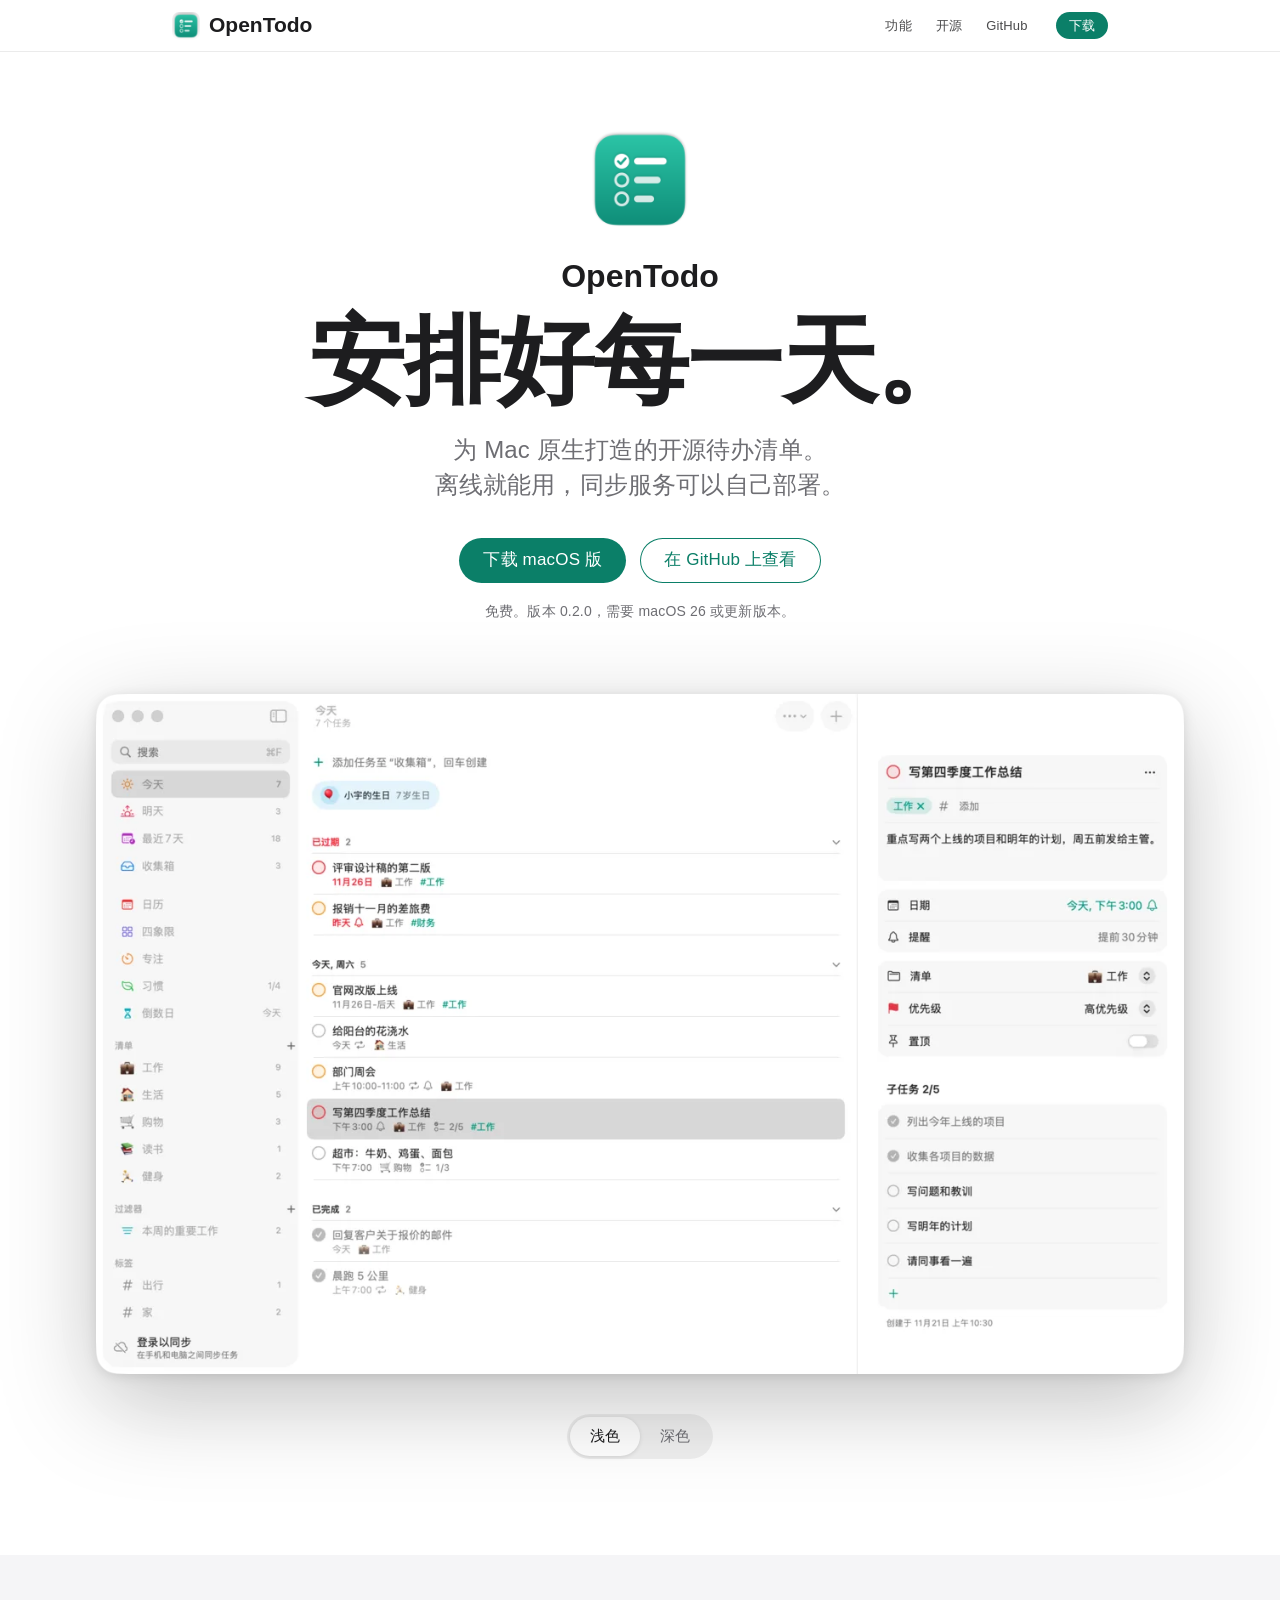
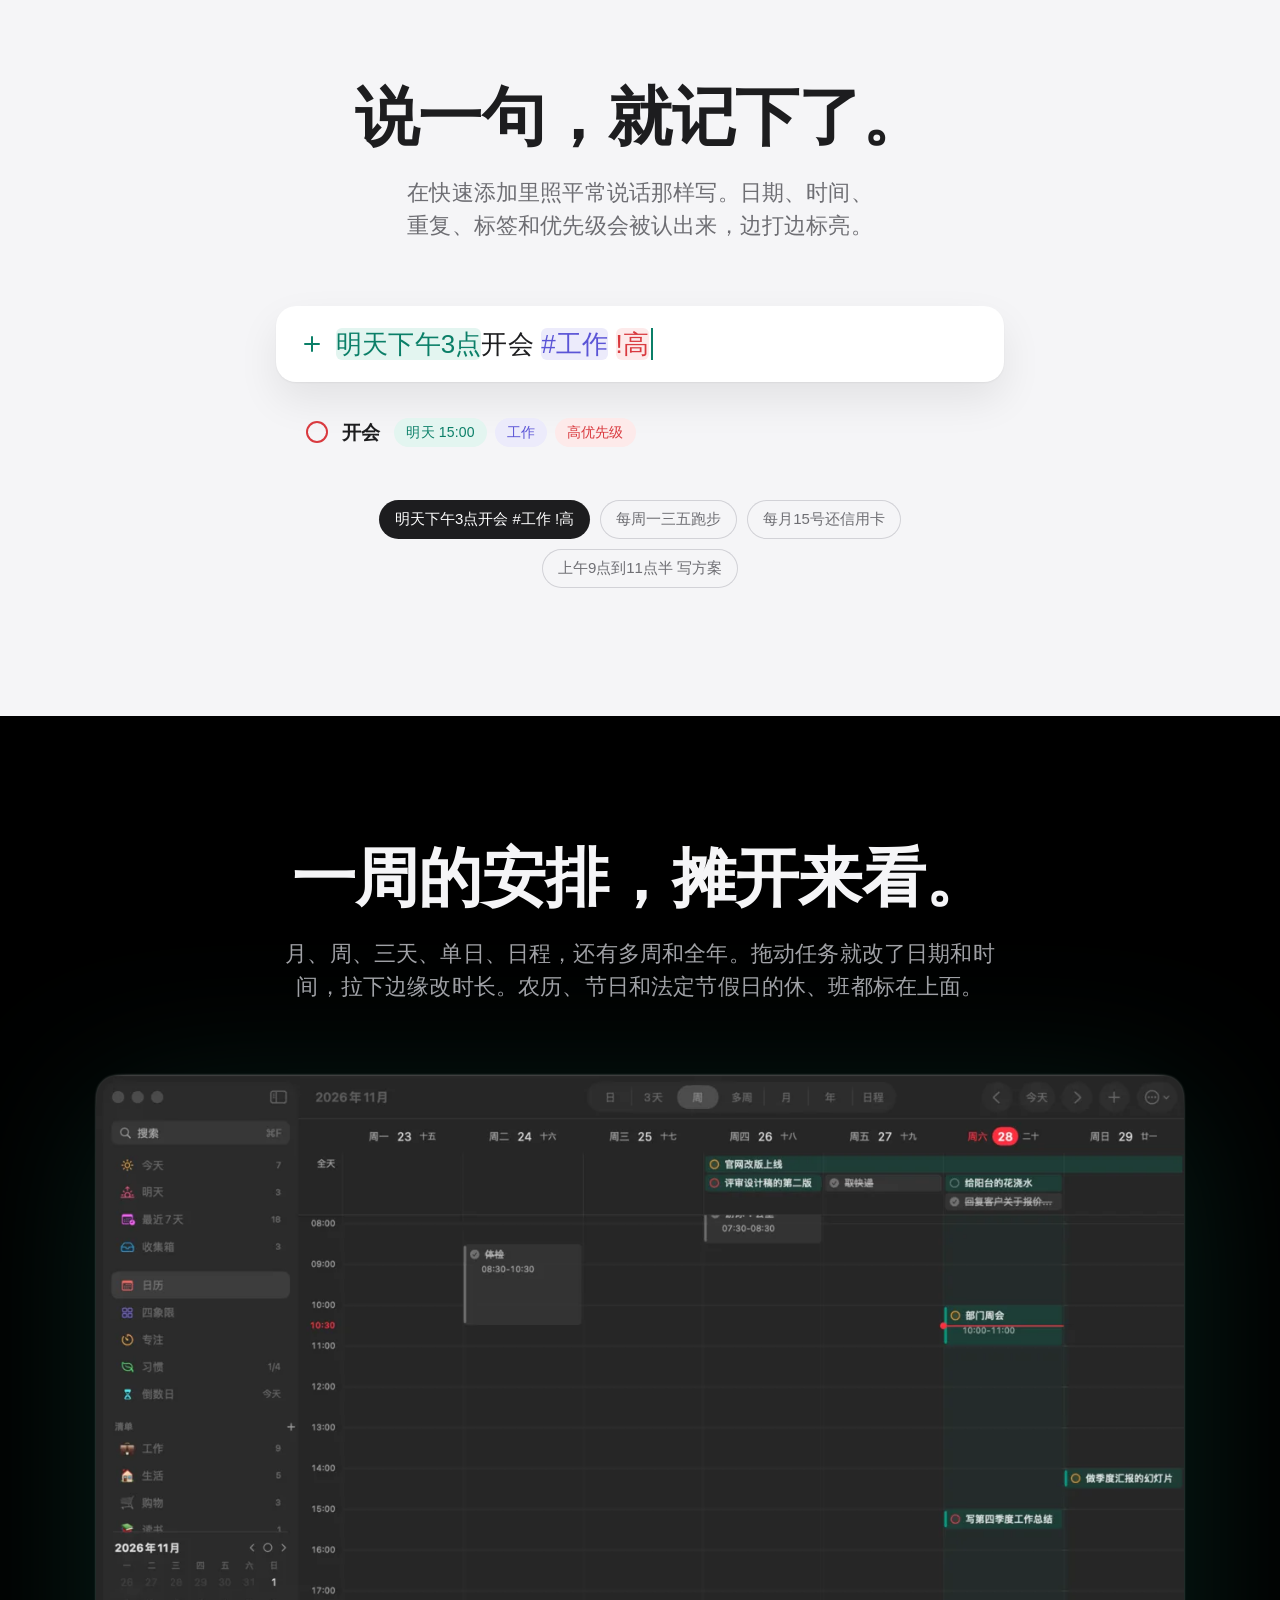
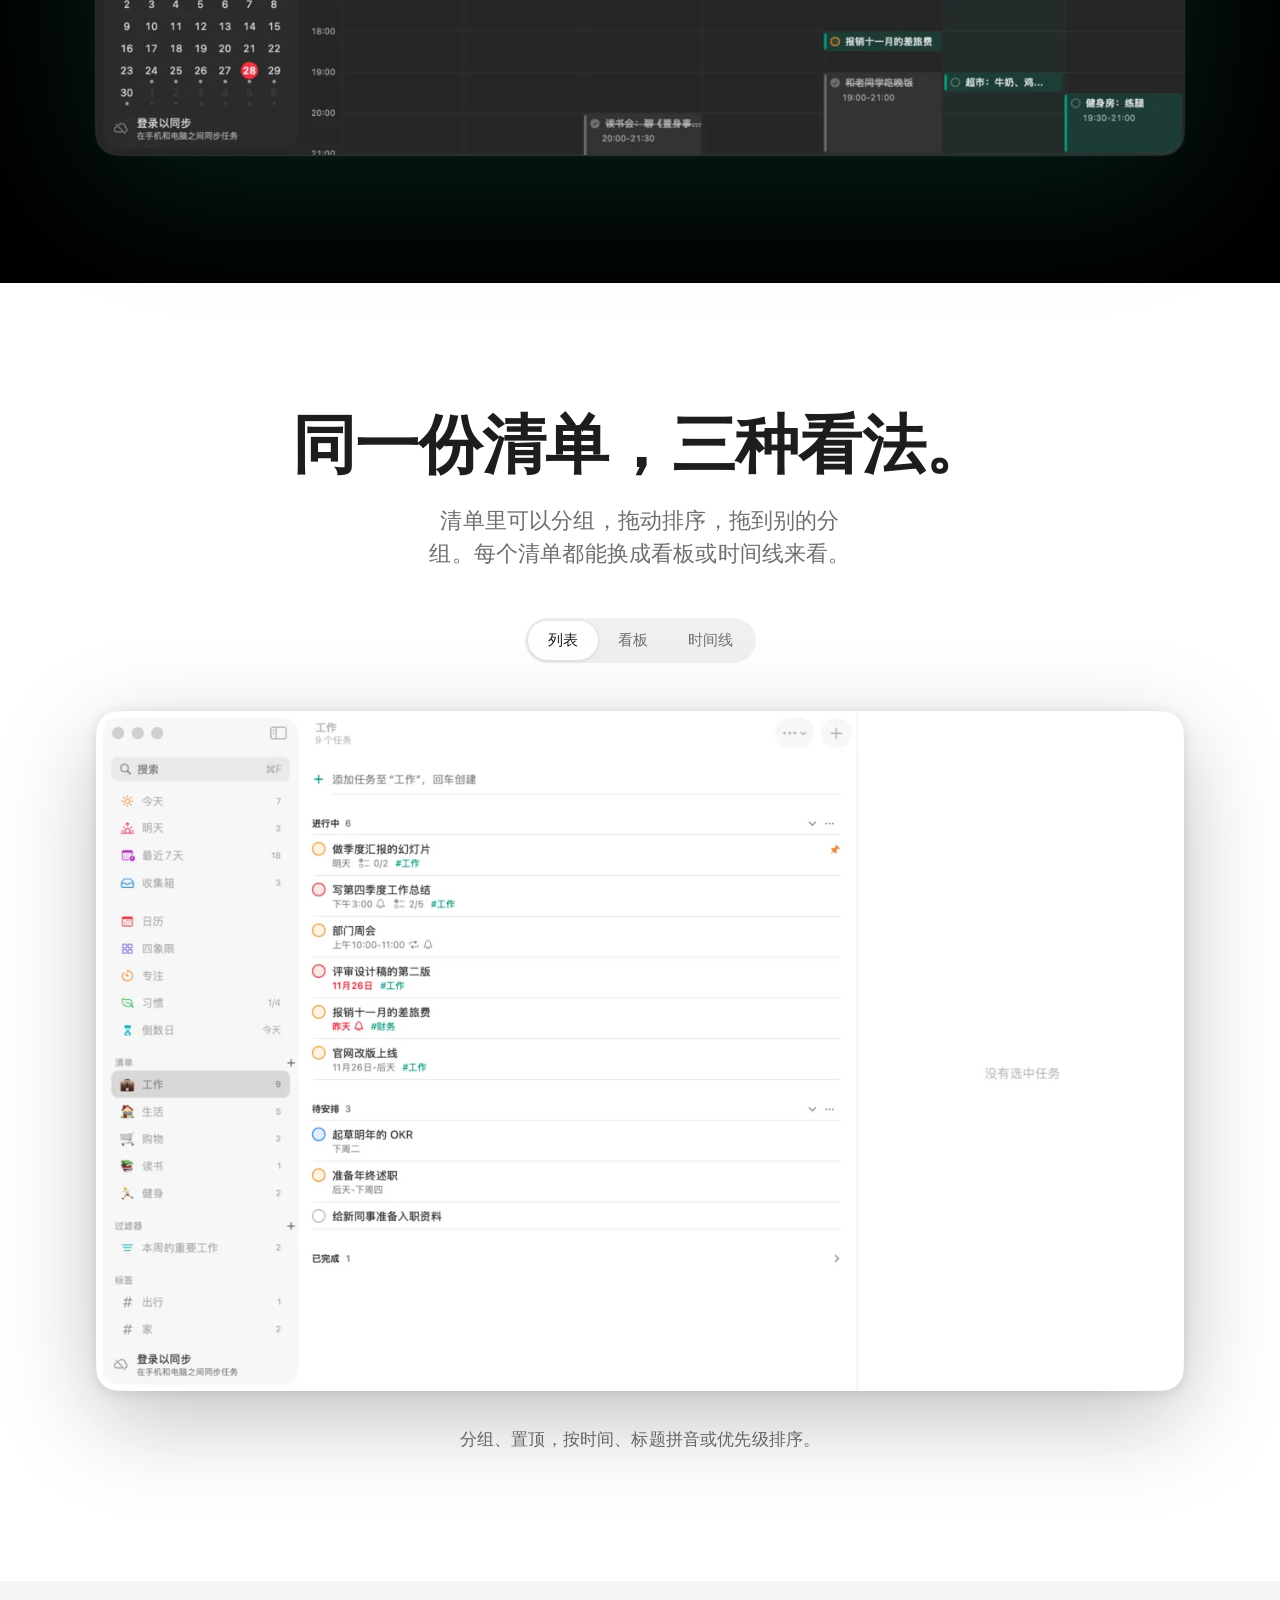
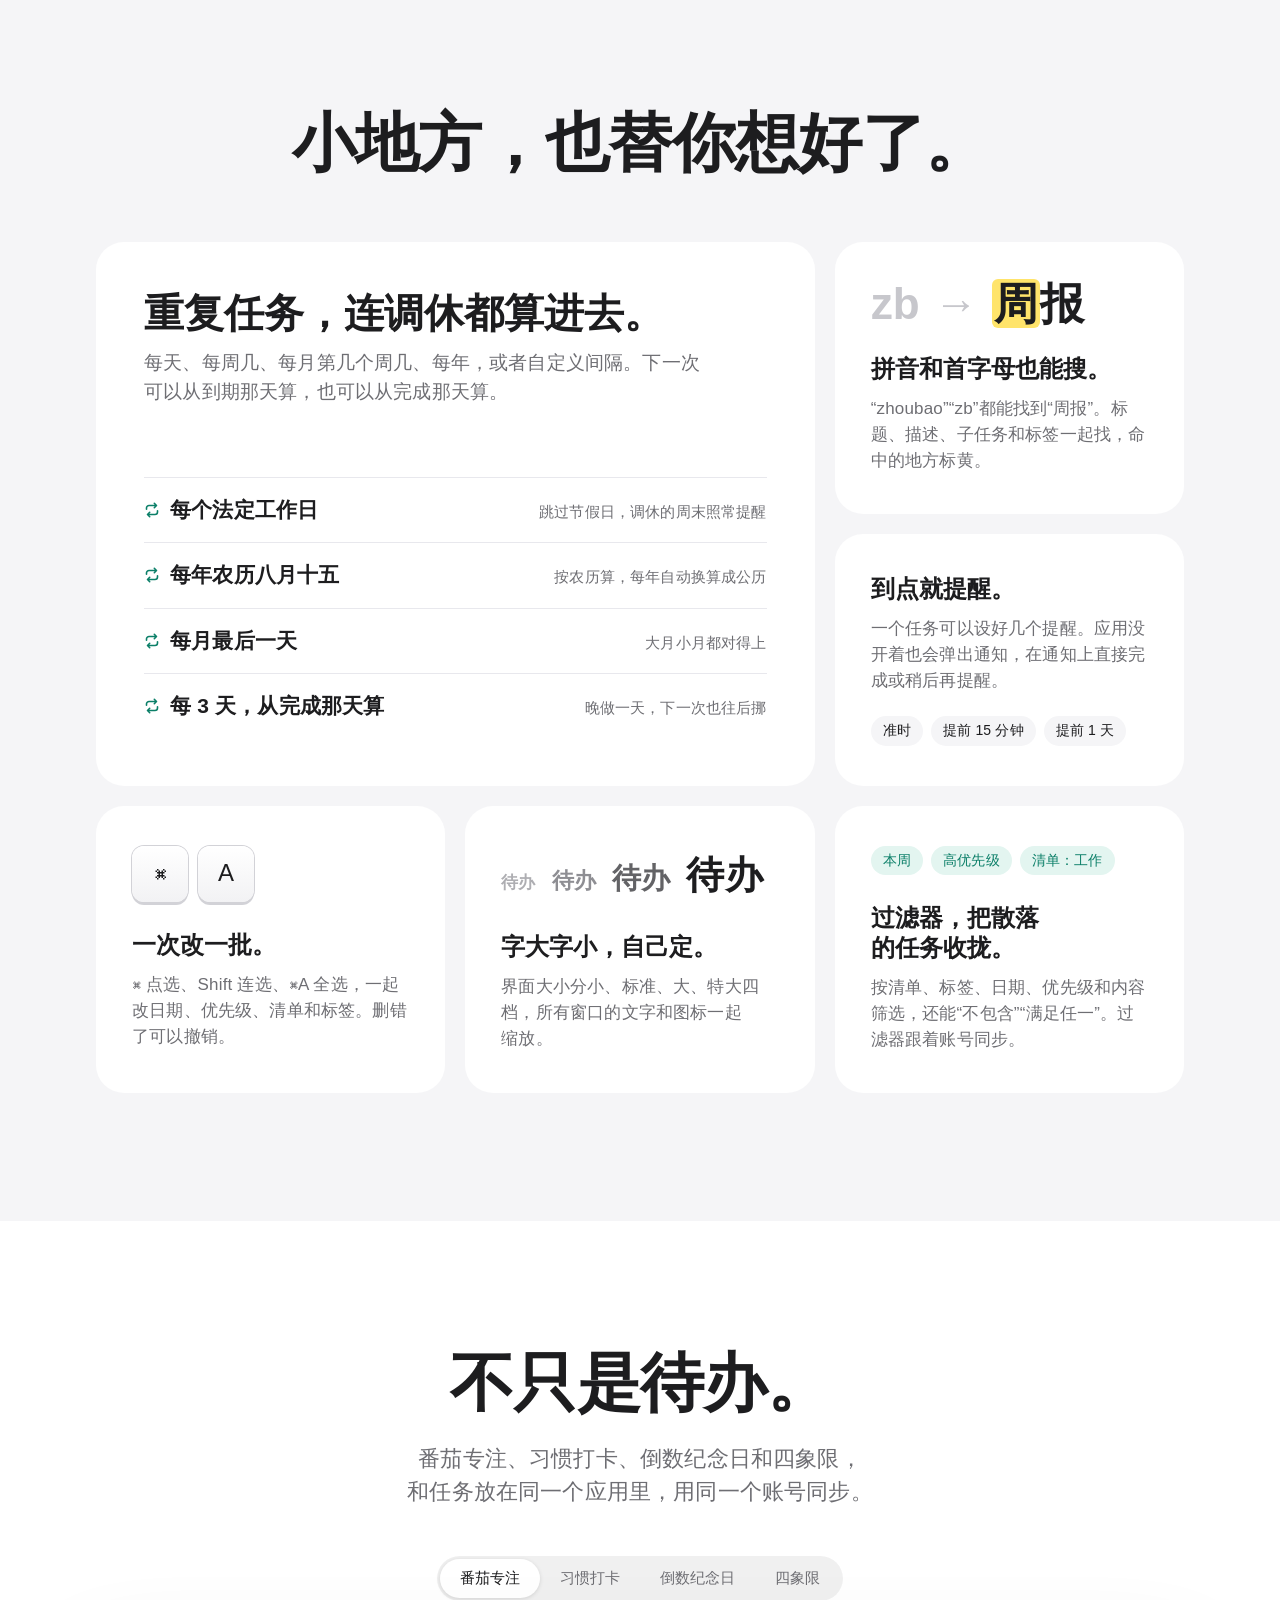
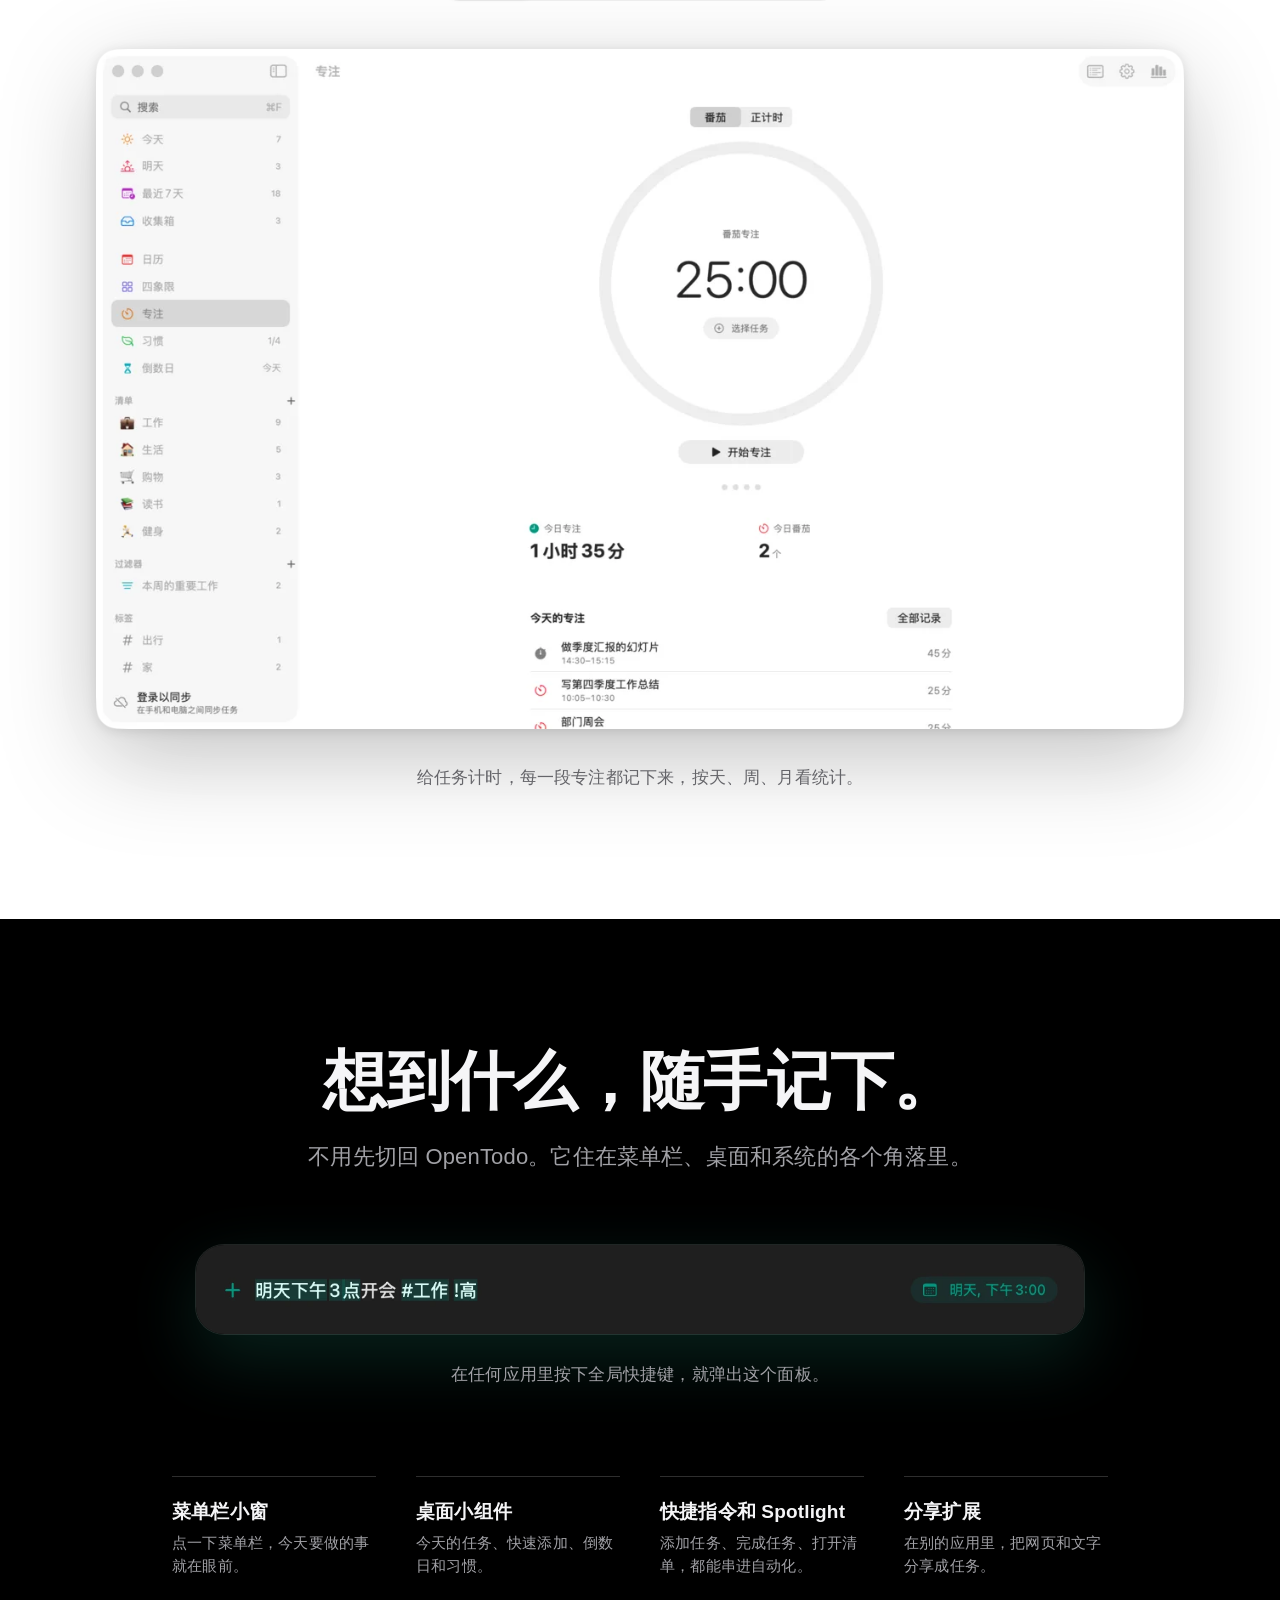
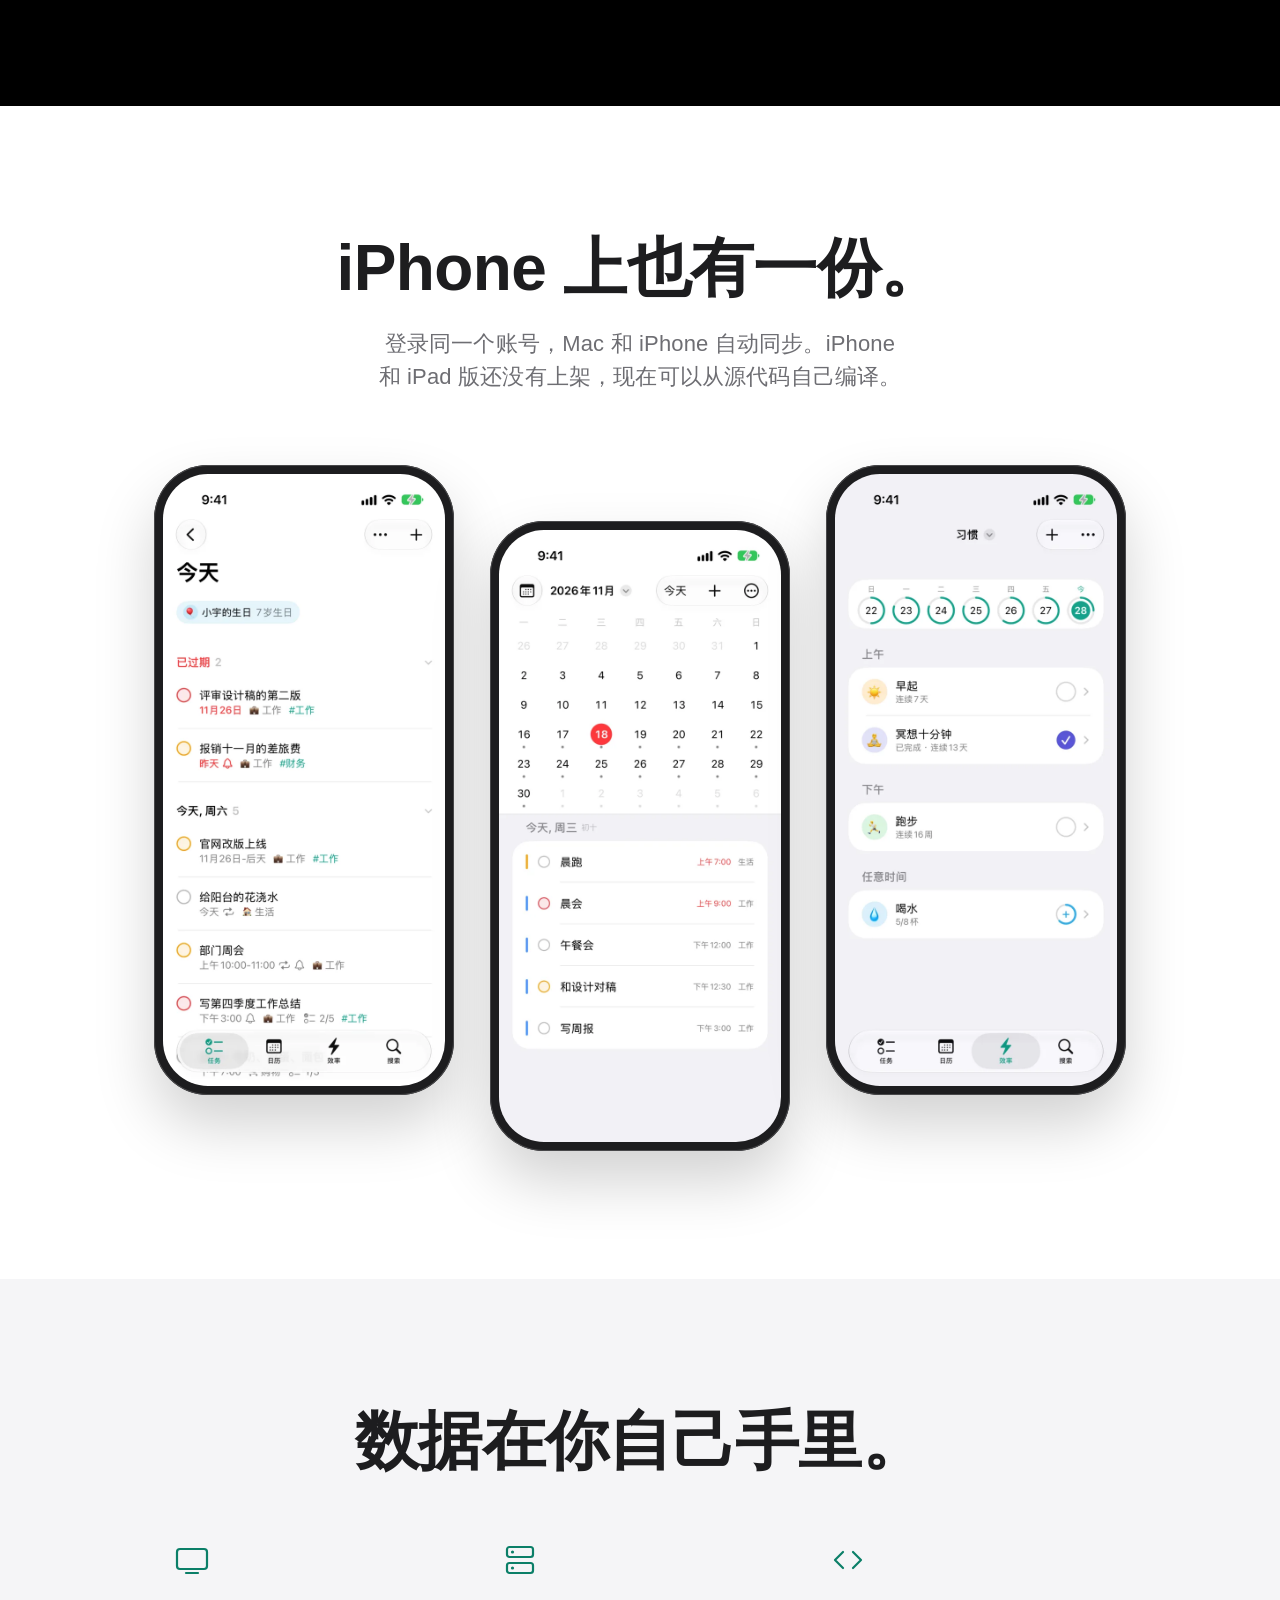
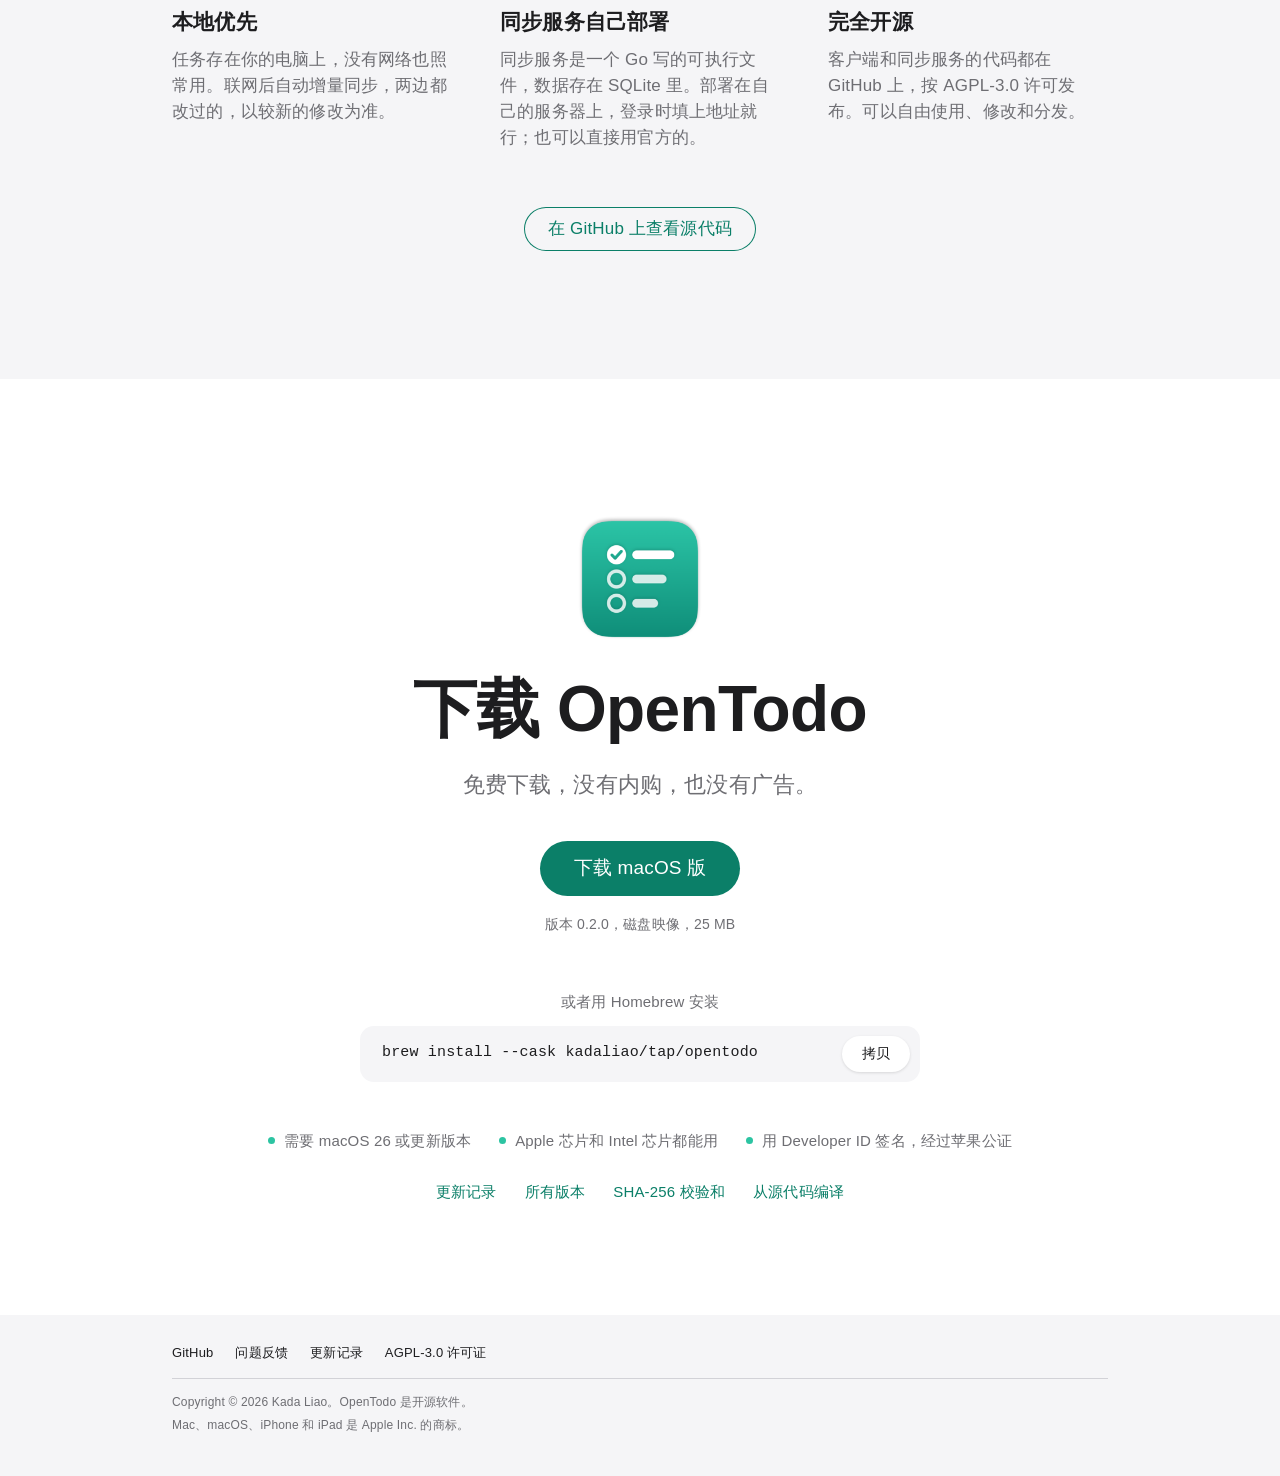
==== commit 36177e39: "网站截图换成 0.2.0 的新布局（整个窗口一个侧栏），看板、时间线、日历周视图都在真实窗口里截；截图时钟定在上午 10:30；页面里的下载地址和版本号更新到 0.2.0" ====
--- a/site/index.html
+++ b/site/index.html
@@ -5,7 +5,9 @@
 <meta name="viewport" content="width=device-width, initial-scale=1">
 <title>OpenTodo：为 Mac 原生打造的开源待办清单</title>
 <meta name="description" content="OpenTodo 是为 Mac 原生打造的开源待办清单。快速添加能听懂中文日期，日历、看板、时间线、番茄专注、习惯打卡一应俱全；离线可用，同步服务可以自己部署。">
-<meta name="theme-color" content="#ffffff">
+<meta name="color-scheme" content="light dark">
+<meta name="theme-color" content="#ffffff" media="(prefers-color-scheme: light)">
+<meta name="theme-color" content="#000000" media="(prefers-color-scheme: dark)">
 <link rel="icon" type="image/png" sizes="64x64" href="img/icon-64.png">
 <link rel="apple-touch-icon" href="img/icon-180.png">
 <meta property="og:type" content="website">
@@ -49,13 +51,13 @@
     <p class="display">安排好每一天。</p>
     <p class="hero-sub">为 Mac 原生打造的开源待办清单。<br>离线就能用，同步服务可以自己部署。</p>
     <div class="cta-row">
-      <a class="btn btn-primary js-dmg" href="https://github.com/kadaliao/opentodo/releases/download/v0.1.0/OpenTodo-0.1.0.dmg">下载 macOS 版</a>
+      <a class="btn btn-primary js-dmg" href="https://github.com/kadaliao/opentodo/releases/download/v0.2.0/OpenTodo-0.2.0.dmg">下载 macOS 版</a>
       <a class="btn btn-secondary" href="https://github.com/kadaliao/opentodo">在 GitHub 上查看</a>
     </div>
-    <p class="fine">免费。版本 <span data-version>0.1.0</span>，需要 macOS 26 或更新版本。</p>
+    <p class="fine">免费。版本 <span data-version>0.2.0</span>，需要 macOS 26 或更新版本。</p>
   </div>
   <div class="hero-stage">
-    <figure class="window-shot hero-shot" data-appearance="light">
+    <figure class="window-shot hero-shot">
       <img class="look-light" src="img/detail-light-1280.webp" srcset="img/detail-light-1280.webp 1280w, img/detail-light.webp 2560w" sizes="(min-width: 1180px) 1120px, 94vw" width="2560" height="1600" alt="OpenTodo 的主窗口：左边是清单，中间是今天的任务，右边是选中任务的详情和子任务">
       <img class="look-dark" src="img/detail-dark-1280.webp" srcset="img/detail-dark-1280.webp 1280w, img/detail-dark.webp 2560w" sizes="(min-width: 1180px) 1120px, 94vw" width="2560" height="1600" alt="深色外观下的主窗口" loading="lazy">
     </figure>
@@ -117,15 +119,24 @@
     </div>
     <div class="switcher-stage">
       <figure class="window-shot" role="tabpanel" id="view-list" aria-labelledby="tab-list">
-        <img src="img/work-light-1280.webp" srcset="img/work-light-1280.webp 1280w, img/work-light.webp 2560w" sizes="(min-width: 1180px) 1120px, 94vw" width="2560" height="1600" alt="“工作”清单分成“进行中”和“待安排”两组" loading="lazy">
+        <picture>
+          <source media="(prefers-color-scheme: dark)" srcset="img/work-dark-1280.webp 1280w, img/work-dark.webp 2560w" sizes="(min-width: 1180px) 1120px, 94vw">
+          <img src="img/work-light-1280.webp" srcset="img/work-light-1280.webp 1280w, img/work-light.webp 2560w" sizes="(min-width: 1180px) 1120px, 94vw" width="2560" height="1600" alt="“工作”清单分成“进行中”和“待安排”两组" loading="lazy">
+        </picture>
         <figcaption>分组、置顶，按时间、标题拼音或优先级排序。</figcaption>
       </figure>
       <figure class="window-shot" role="tabpanel" id="view-board" aria-labelledby="tab-board" hidden>
-        <img src="img/board-light-1280.webp" srcset="img/board-light-1280.webp 1280w, img/board-light.webp 2560w" sizes="(min-width: 1180px) 1120px, 94vw" width="2560" height="1600" alt="看板：每个分组是一列，任务卡片可以在列之间拖动" loading="lazy">
+        <picture>
+          <source media="(prefers-color-scheme: dark)" srcset="img/board-dark-1280.webp 1280w, img/board-dark.webp 2560w" sizes="(min-width: 1180px) 1120px, 94vw">
+          <img src="img/board-light-1280.webp" srcset="img/board-light-1280.webp 1280w, img/board-light.webp 2560w" sizes="(min-width: 1180px) 1120px, 94vw" width="2560" height="1600" alt="看板：每个分组是一列，任务卡片可以在列之间拖动" loading="lazy">
+        </picture>
         <figcaption>每个分组一列，把卡片拖到下一列就是换了分组。</figcaption>
       </figure>
       <figure class="window-shot" role="tabpanel" id="view-timeline" aria-labelledby="tab-timeline" hidden>
-        <img src="img/timeline-light-1280.webp" srcset="img/timeline-light-1280.webp 1280w, img/timeline-light.webp 2560w" sizes="(min-width: 1180px) 1120px, 94vw" width="2560" height="1600" alt="时间线：任务按开始和结束日期画成横条" loading="lazy">
+        <picture>
+          <source media="(prefers-color-scheme: dark)" srcset="img/timeline-dark-1280.webp 1280w, img/timeline-dark.webp 2560w" sizes="(min-width: 1180px) 1120px, 94vw">
+          <img src="img/timeline-light-1280.webp" srcset="img/timeline-light-1280.webp 1280w, img/timeline-light.webp 2560w" sizes="(min-width: 1180px) 1120px, 94vw" width="2560" height="1600" alt="时间线：任务按开始和结束日期画成横条" loading="lazy">
+        </picture>
         <figcaption>跨好几天的任务画成横条，前后能看好几个月。</figcaption>
       </figure>
     </div>
@@ -198,19 +209,31 @@
     </div>
     <div class="switcher-stage">
       <figure class="window-shot" role="tabpanel" id="mod-focus" aria-labelledby="tab-focus">
-        <img src="img/focus-light-1280.webp" srcset="img/focus-light-1280.webp 1280w, img/focus-light.webp 2560w" sizes="(min-width: 1180px) 1120px, 94vw" width="2560" height="1600" alt="番茄专注的计时器，正在为一个任务计时" loading="lazy">
+        <picture>
+          <source media="(prefers-color-scheme: dark)" srcset="img/focus-dark-1280.webp 1280w, img/focus-dark.webp 2560w" sizes="(min-width: 1180px) 1120px, 94vw">
+          <img src="img/focus-light-1280.webp" srcset="img/focus-light-1280.webp 1280w, img/focus-light.webp 2560w" sizes="(min-width: 1180px) 1120px, 94vw" width="2560" height="1600" alt="番茄专注的计时器，正在为一个任务计时" loading="lazy">
+        </picture>
         <figcaption>给任务计时，每一段专注都记下来，按天、周、月看统计。</figcaption>
       </figure>
       <figure class="window-shot" role="tabpanel" id="mod-habits" aria-labelledby="tab-habits" hidden>
-        <img src="img/habits-light-1280.webp" srcset="img/habits-light-1280.webp 1280w, img/habits-light.webp 2560w" sizes="(min-width: 1180px) 1120px, 94vw" width="2560" height="1600" alt="习惯打卡：今天要打卡的习惯和连续天数" loading="lazy">
+        <picture>
+          <source media="(prefers-color-scheme: dark)" srcset="img/habits-dark-1280.webp 1280w, img/habits-dark.webp 2560w" sizes="(min-width: 1180px) 1120px, 94vw">
+          <img src="img/habits-light-1280.webp" srcset="img/habits-light-1280.webp 1280w, img/habits-light.webp 2560w" sizes="(min-width: 1180px) 1120px, 94vw" width="2560" height="1600" alt="习惯打卡：今天要打卡的习惯和连续天数" loading="lazy">
+        </picture>
         <figcaption>每天打个勾，看连续了多少天，整个月的记录排成月历。</figcaption>
       </figure>
       <figure class="window-shot" role="tabpanel" id="mod-countdowns" aria-labelledby="tab-countdowns" hidden>
-        <img src="img/countdowns-light-1280.webp" srcset="img/countdowns-light-1280.webp 1280w, img/countdowns-light.webp 2560w" sizes="(min-width: 1180px) 1120px, 94vw" width="2560" height="1600" alt="倒数纪念日的卡片：离生日和纪念日还有几天" loading="lazy">
+        <picture>
+          <source media="(prefers-color-scheme: dark)" srcset="img/countdowns-dark-1280.webp 1280w, img/countdowns-dark.webp 2560w" sizes="(min-width: 1180px) 1120px, 94vw">
+          <img src="img/countdowns-light-1280.webp" srcset="img/countdowns-light-1280.webp 1280w, img/countdowns-light.webp 2560w" sizes="(min-width: 1180px) 1120px, 94vw" width="2560" height="1600" alt="倒数纪念日的卡片：离生日和纪念日还有几天" loading="lazy">
+        </picture>
         <figcaption>生日、纪念日、还有几天。支持农历，生日会算上岁数。</figcaption>
       </figure>
       <figure class="window-shot" role="tabpanel" id="mod-matrix" aria-labelledby="tab-matrix" hidden>
-        <img src="img/matrix-light-1280.webp" srcset="img/matrix-light-1280.webp 1280w, img/matrix-light.webp 2560w" sizes="(min-width: 1180px) 1120px, 94vw" width="2560" height="1600" alt="四象限：任务按重要和紧急分在四格里" loading="lazy">
+        <picture>
+          <source media="(prefers-color-scheme: dark)" srcset="img/matrix-dark-1280.webp 1280w, img/matrix-dark.webp 2560w" sizes="(min-width: 1180px) 1120px, 94vw">
+          <img src="img/matrix-light-1280.webp" srcset="img/matrix-light-1280.webp 1280w, img/matrix-light.webp 2560w" sizes="(min-width: 1180px) 1120px, 94vw" width="2560" height="1600" alt="四象限：任务按重要和紧急分在四格里" loading="lazy">
+        </picture>
         <figcaption>按重要和紧急把任务分进四格，先做该先做的。</figcaption>
       </figure>
     </div>
@@ -242,9 +265,9 @@
     <p class="lede">登录同一个账号，Mac 和 iPhone 自动同步。iPhone 和 iPad 版还没有上架，现在可以从源代码自己编译。</p>
   </div>
   <div class="phones">
-    <figure class="phone"><img src="img/iphone-today.webp" width="1260" height="2736" alt="iPhone 上的“今天”清单" loading="lazy"></figure>
-    <figure class="phone"><img src="img/iphone-cal.webp" width="1260" height="2736" alt="iPhone 上的月历" loading="lazy"></figure>
-    <figure class="phone"><img src="img/iphone-habits.webp" width="1260" height="2736" alt="iPhone 上的习惯打卡" loading="lazy"></figure>
+    <figure class="phone"><picture><source media="(prefers-color-scheme: dark)" srcset="img/iphone-today-dark.webp"><img src="img/iphone-today.webp" width="1260" height="2736" alt="iPhone 上的“今天”清单" loading="lazy"></picture></figure>
+    <figure class="phone"><picture><source media="(prefers-color-scheme: dark)" srcset="img/iphone-cal-dark.webp"><img src="img/iphone-cal.webp" width="1260" height="2736" alt="iPhone 上的月历" loading="lazy"></picture></figure>
+    <figure class="phone"><picture><source media="(prefers-color-scheme: dark)" srcset="img/iphone-habits-dark.webp"><img src="img/iphone-habits.webp" width="1260" height="2736" alt="iPhone 上的习惯打卡" loading="lazy"></picture></figure>
   </div>
 </section>
 
@@ -281,8 +304,8 @@
     <img class="dl-icon" src="img/icon-256.png" width="144" height="144" alt="">
     <h2 class="headline">下载 OpenTodo</h2>
     <p class="lede">免费下载，没有内购，也没有广告。</p>
-    <a class="btn btn-primary btn-large js-dmg" href="https://github.com/kadaliao/opentodo/releases/download/v0.1.0/OpenTodo-0.1.0.dmg">下载 macOS 版</a>
-    <p class="fine">版本 <span data-version>0.1.0</span>，磁盘映像，<span data-size>25 MB</span></p>
+    <a class="btn btn-primary btn-large js-dmg" href="https://github.com/kadaliao/opentodo/releases/download/v0.2.0/OpenTodo-0.2.0.dmg">下载 macOS 版</a>
+    <p class="fine">版本 <span data-version>0.2.0</span>，磁盘映像，<span data-size>25 MB</span></p>
 
     <div class="brew">
       <p class="brew-label">或者用 Homebrew 安装</p>
@@ -300,7 +323,7 @@
     <p class="dl-links">
       <a href="https://github.com/kadaliao/opentodo/blob/main/CHANGELOG.md">更新记录</a>
       <a href="https://github.com/kadaliao/opentodo/releases">所有版本</a>
-      <a class="js-sums" href="https://github.com/kadaliao/opentodo/releases/download/v0.1.0/SHA256SUMS">SHA-256 校验和</a>
+      <a class="js-sums" href="https://github.com/kadaliao/opentodo/releases/download/v0.2.0/SHA256SUMS">SHA-256 校验和</a>
       <a href="https://github.com/kadaliao/opentodo#开发">从源代码编译</a>
     </p>
   </div>
--- a/site/style.css
+++ b/site/style.css
@@ -1,4 +1,5 @@
-/* OpenTodo 产品页。配色取自应用图标的青绿色，其余是苹果产品页的白、浅灰和纯黑。 */
+/* OpenTodo 产品页。配色取自应用图标的青绿色，其余是苹果产品页的白、浅灰和纯黑。
+   系统是深色模式时整页换成深色（文件末尾），截图也换成深色外观的那一套。 */
 
 :root {
   --ink: #1d1d1f;
@@ -8,8 +9,10 @@
   --night: #000000;
   --night-ink: #f5f5f7;
   --night-ink-2: #a1a1a6;
-  --teal: #0b7f68;          /* 按钮和白底上的链接，白字对比度 5:1 */
-  --teal-press: #096a57;
+  color-scheme: light dark;
+  --teal: #0b7f68;          /* 白底上的链接、图标和文字 */
+  --fill: #0b7f68;          /* 按钮底色，白字对比度 5:1 */
+  --fill-press: #096a57;
   --teal-bright: #2cc4a2;   /* 黑底上的强调色，取自图标顶部 */
   --teal-wash: #e3f5f0;
   --tag: #5a54d6;
@@ -17,6 +20,20 @@
   --prio: #d93a3f;
   --prio-wash: #fdeaea;
   --hit: #ffe46b;
+  --card: #ffffff;          /* 浅灰底上浮起来的卡片、输入框 */
+  --line: #e8e8ed;
+  --line-strong: #d2d2d7;
+  --faint: #c7c7cc;
+  --nav-bg: rgba(255, 255, 255, 0.72);
+  --nav-line: rgba(0, 0, 0, 0.08);
+  --seg-bg: rgba(0, 0, 0, 0.06);
+  --key-top: #ffffff;
+  --key-bottom: #f2f2f4;
+  --size-1: #aeaeb2;
+  --size-2: #8e8e93;
+  --size-3: #636366;
+  --shot-shadow: drop-shadow(0 28px 48px rgba(0, 0, 0, 0.22)) drop-shadow(0 2px 6px rgba(0, 0, 0, 0.12));
+  --shot-glow: drop-shadow(0 0 1px rgba(255, 255, 255, 0.35)) drop-shadow(0 30px 80px rgba(44, 196, 162, 0.16));
 
   --font: -apple-system, BlinkMacSystemFont, "SF Pro Display", "SF Pro Text",
     "PingFang SC", "Hiragino Sans GB", "Microsoft YaHei", "Noto Sans SC",
@@ -49,7 +66,7 @@
   overflow-x: hidden;
 }
 
-img { display: block; max-width: 100%; height: auto; }
+img, picture { display: block; max-width: 100%; height: auto; }
 figure { margin: 0; }
 h1, h2, h3, p, ul { margin: 0; }
 h1, h2, h3, .display, .lede, .hero-sub, figcaption { text-wrap: balance; }
@@ -76,7 +93,7 @@
 .skip {
   position: absolute; left: 16px; top: -60px; z-index: 100;
   padding: 8px 14px; border-radius: 8px;
-  background: var(--ink); color: #fff;
+  background: var(--ink); color: var(--paper);
 }
 .skip:focus { top: 8px; }
 
@@ -85,10 +102,10 @@
 .localnav {
   position: sticky; top: 0; z-index: 50;
   height: var(--nav-h);
-  background: rgba(255, 255, 255, 0.72);
+  background: var(--nav-bg);
   -webkit-backdrop-filter: saturate(180%) blur(20px);
   backdrop-filter: saturate(180%) blur(20px);
-  border-bottom: 1px solid rgba(0, 0, 0, 0.08);
+  border-bottom: 1px solid var(--nav-line);
 }
 .localnav-inner {
   max-width: var(--wrap);
@@ -111,11 +128,11 @@
 .pill {
   padding: 4px 13px;
   border-radius: 980px;
-  background: var(--teal);
+  background: var(--fill);
   color: #fff;
   font-size: 13px; font-weight: 500;
 }
-.pill:hover { background: var(--teal-press); text-decoration: none; }
+.pill:hover { background: var(--fill-press); text-decoration: none; }
 
 /* ---------- Bands (page sections) ---------- */
 
@@ -162,10 +179,10 @@
   transition: background-color 0.2s, color 0.2s;
 }
 .btn:hover { text-decoration: none; }
-.btn-primary { background: var(--teal); color: #fff; }
-.btn-primary:hover { background: var(--teal-press); }
+.btn-primary { background: var(--fill); color: #fff; }
+.btn-primary:hover { background: var(--fill-press); }
 .btn-secondary { color: var(--teal); box-shadow: inset 0 0 0 1px var(--teal); }
-.btn-secondary:hover { background: var(--teal); color: #fff; }
+.btn-secondary:hover { background: var(--fill); color: #fff; box-shadow: inset 0 0 0 1px var(--fill); }
 .btn-large { padding: 16px 34px; font-size: 19px; }
 
 /* ---------- Hero ---------- */
@@ -199,17 +216,20 @@
 
 .window-shot img {
   width: 100%;
-  filter: drop-shadow(0 28px 48px rgba(0, 0, 0, 0.22)) drop-shadow(0 2px 6px rgba(0, 0, 0, 0.12));
-}
-.tone-night .window-shot img {
-  filter: drop-shadow(0 0 1px rgba(255, 255, 255, 0.35)) drop-shadow(0 30px 80px rgba(44, 196, 162, 0.16));
-}
-
+  filter: var(--shot-shadow);
+}
+.tone-night .window-shot img { filter: var(--shot-glow); }
+
+/* 主截图默认跟着系统外观；点了“浅色”“深色”就用 data-appearance 定下来 */
 .hero-shot { display: grid; }
 .hero-shot img { grid-area: 1 / 1; transition: opacity 0.45s ease; }
 .hero-shot .look-dark { opacity: 0; }
 .hero-shot[data-appearance="dark"] .look-light { opacity: 0; }
 .hero-shot[data-appearance="dark"] .look-dark { opacity: 1; }
+@media (prefers-color-scheme: dark) {
+  .hero-shot:not([data-appearance="light"]) .look-light { opacity: 0; }
+  .hero-shot:not([data-appearance="light"]) .look-dark { opacity: 1; }
+}
 
 /* 主截图跟着滚动从稍小放大到原尺寸（只在支持滚动驱动动画、没关动效时） */
 @supports (animation-timeline: view()) {
@@ -239,7 +259,7 @@
   margin-top: 40px;
   padding: 3px;
   border-radius: 980px;
-  background: rgba(0, 0, 0, 0.06);
+  background: var(--seg-bg);
 }
 .segmented button {
   border: 0;
@@ -254,7 +274,7 @@
 .segmented button:hover { color: var(--ink); }
 .segmented [aria-pressed="true"],
 .segmented [aria-selected="true"] {
-  background: var(--paper);
+  background: var(--card);
   color: var(--ink);
   box-shadow: 0 1px 4px rgba(0, 0, 0, 0.12);
 }
@@ -291,7 +311,7 @@
   min-height: 76px;
   padding: 18px 26px;
   border-radius: 20px;
-  background: var(--paper);
+  background: var(--card);
   box-shadow: 0 1px 2px rgba(0, 0, 0, 0.05), 0 18px 40px rgba(0, 0, 0, 0.08);
   font-size: clamp(19px, 3vw, 26px);
   line-height: 1.4;
@@ -328,7 +348,7 @@
   flex: none;
   width: 22px; height: 22px;
   border-radius: 50%;
-  box-shadow: inset 0 0 0 2px #c7c7cc;
+  box-shadow: inset 0 0 0 2px var(--faint);
 }
 .qa-check.is-high { box-shadow: inset 0 0 0 2px var(--prio); }
 .qa-title { font-size: 19px; font-weight: 600; }
@@ -368,7 +388,7 @@
   padding: 8px 16px;
   border-radius: 980px;
   background: transparent;
-  box-shadow: inset 0 0 0 1px #d2d2d7;
+  box-shadow: inset 0 0 0 1px var(--line-strong);
   color: var(--ink-2);
   font-size: 15px;
   cursor: pointer;
@@ -376,9 +396,9 @@
 }
 .qa-examples button:hover { color: var(--ink); box-shadow: inset 0 0 0 1px var(--ink-2); }
 .qa-examples [aria-pressed="true"] {
-  background: var(--ink); color: #fff; box-shadow: none;
-}
-.qa-examples [aria-pressed="true"]:hover { color: #fff; box-shadow: none; }
+  background: var(--ink); color: var(--paper); box-shadow: none;
+}
+.qa-examples [aria-pressed="true"]:hover { color: var(--paper); box-shadow: none; }
 
 /* ---------- Bento ---------- */
 
@@ -395,7 +415,7 @@
   display: flex; flex-direction: column;
   padding: 40px 36px;
   border-radius: 28px;
-  background: var(--paper);
+  background: var(--card);
   overflow: hidden;
 }
 .tile-repeat { grid-column: span 4; grid-row: span 2; padding: 48px; }
@@ -415,7 +435,7 @@
 .rules li {
   display: flex; flex-wrap: wrap; align-items: baseline; justify-content: space-between; gap: 4px 20px;
   padding: 16px 0;
-  border-top: 1px solid #e8e8ed;
+  border-top: 1px solid var(--line);
 }
 .rule { font-size: 21px; font-weight: 600; }
 .rule::before {
@@ -434,9 +454,9 @@
   display: flex; align-items: center; gap: 14px;
   font-size: 44px; font-weight: 700; line-height: 1;
 }
-.search-q { color: #c7c7cc; font-weight: 600; }
-.search-q::after { content: "→"; margin-left: 14px; font-weight: 400; color: #c7c7cc; }
-.search-hit mark { background: var(--hit); color: inherit; border-radius: 6px; padding: 0 2px; }
+.search-q { color: var(--faint); font-weight: 600; }
+.search-q::after { content: "→"; margin-left: 14px; font-weight: 400; color: var(--faint); }
+.search-hit mark { background: var(--hit); color: #1d1d1f; border-radius: 6px; padding: 0 2px; }
 
 .keys { display: flex; gap: 10px; }
 kbd {
@@ -444,16 +464,16 @@
   min-width: 56px; height: 56px;
   padding: 0 10px;
   border-radius: 12px;
-  background: linear-gradient(#ffffff, #f2f2f4);
-  box-shadow: 0 0 0 1px #d2d2d7, 0 3px 0 #d2d2d7;
+  background: linear-gradient(var(--key-top), var(--key-bottom));
+  box-shadow: 0 0 0 1px var(--line-strong), 0 3px 0 var(--line-strong);
   font-family: var(--font);
   font-size: 24px; font-weight: 500; color: var(--ink);
 }
 
 .sizes { display: flex; align-items: baseline; gap: 16px; font-weight: 600; }
-.sizes span:nth-child(1) { font-size: 17px; color: #aeaeb2; }
-.sizes span:nth-child(2) { font-size: 22px; color: #8e8e93; }
-.sizes span:nth-child(3) { font-size: 29px; color: #636366; }
+.sizes span:nth-child(1) { font-size: 17px; color: var(--size-1); }
+.sizes span:nth-child(2) { font-size: 22px; color: var(--size-2); }
+.sizes span:nth-child(3) { font-size: 29px; color: var(--size-3); }
 .sizes span:nth-child(4) { font-size: 38px; color: var(--ink); }
 
 /* ---------- System integration ---------- */
@@ -543,7 +563,7 @@
   border: 0;
   padding: 7px 16px;
   border-radius: 980px;
-  background: var(--paper);
+  background: var(--card);
   box-shadow: 0 1px 3px rgba(0, 0, 0, 0.12);
   font-size: 14px; font-weight: 500;
   cursor: pointer;
@@ -585,7 +605,7 @@
   display: flex; flex-wrap: wrap; gap: 6px 22px;
   margin-bottom: 14px !important;
   padding-bottom: 14px;
-  border-bottom: 1px solid #d2d2d7;
+  border-bottom: 1px solid var(--line-strong);
   font-size: 13px;
 }
 .footer-links a { color: var(--ink); }
@@ -625,3 +645,40 @@
   .qa-caret { animation: none; }
   .hero-shot img, .qa-result, .segmented button { transition: none; }
 }
+
+/* ---------- Dark ---------- */
+/* 跟着系统的深色模式。底色是纯黑，浅灰的段落换成近黑的深灰，卡片再亮一档；
+   青绿、紫、红换成在黑底上看得清的亮色，按钮底色不变（白字要够对比度）。 */
+
+@media (prefers-color-scheme: dark) {
+  :root {
+    --ink: #f5f5f7;
+    --ink-2: #a1a1a6;
+    --paper: #000000;
+    --mist: #161617;
+    --teal: #3fd0ae;
+    --teal-wash: rgba(44, 196, 162, 0.16);
+    --tag: #a29dff;
+    --tag-wash: rgba(124, 118, 255, 0.2);
+    --prio: #ff6b6f;
+    --prio-wash: rgba(255, 80, 85, 0.18);
+    --card: #242426;
+    --line: #38383a;
+    --line-strong: #48484a;
+    --faint: #5a5a5e;
+    --nav-bg: rgba(22, 22, 23, 0.8);
+    --nav-line: rgba(255, 255, 255, 0.1);
+    --seg-bg: rgba(255, 255, 255, 0.1);
+    --key-top: #3a3a3c;
+    --key-bottom: #2c2c2e;
+    --size-1: #48484a;
+    --size-2: #636366;
+    --size-3: #8e8e93;
+    --shot-shadow: var(--shot-glow);
+  }
+  .segmented [aria-pressed="true"],
+  .segmented [aria-selected="true"] { background: #48484a; box-shadow: 0 1px 4px rgba(0, 0, 0, 0.4); }
+  .qa-field { box-shadow: 0 0 0 1px rgba(255, 255, 255, 0.06), 0 18px 40px rgba(0, 0, 0, 0.5); }
+  .copy { background: #3a3a3c; }
+  .phone { box-shadow: inset 0 0 0 1px #48484a, 0 0 0 1px rgba(255, 255, 255, 0.08); }
+}
